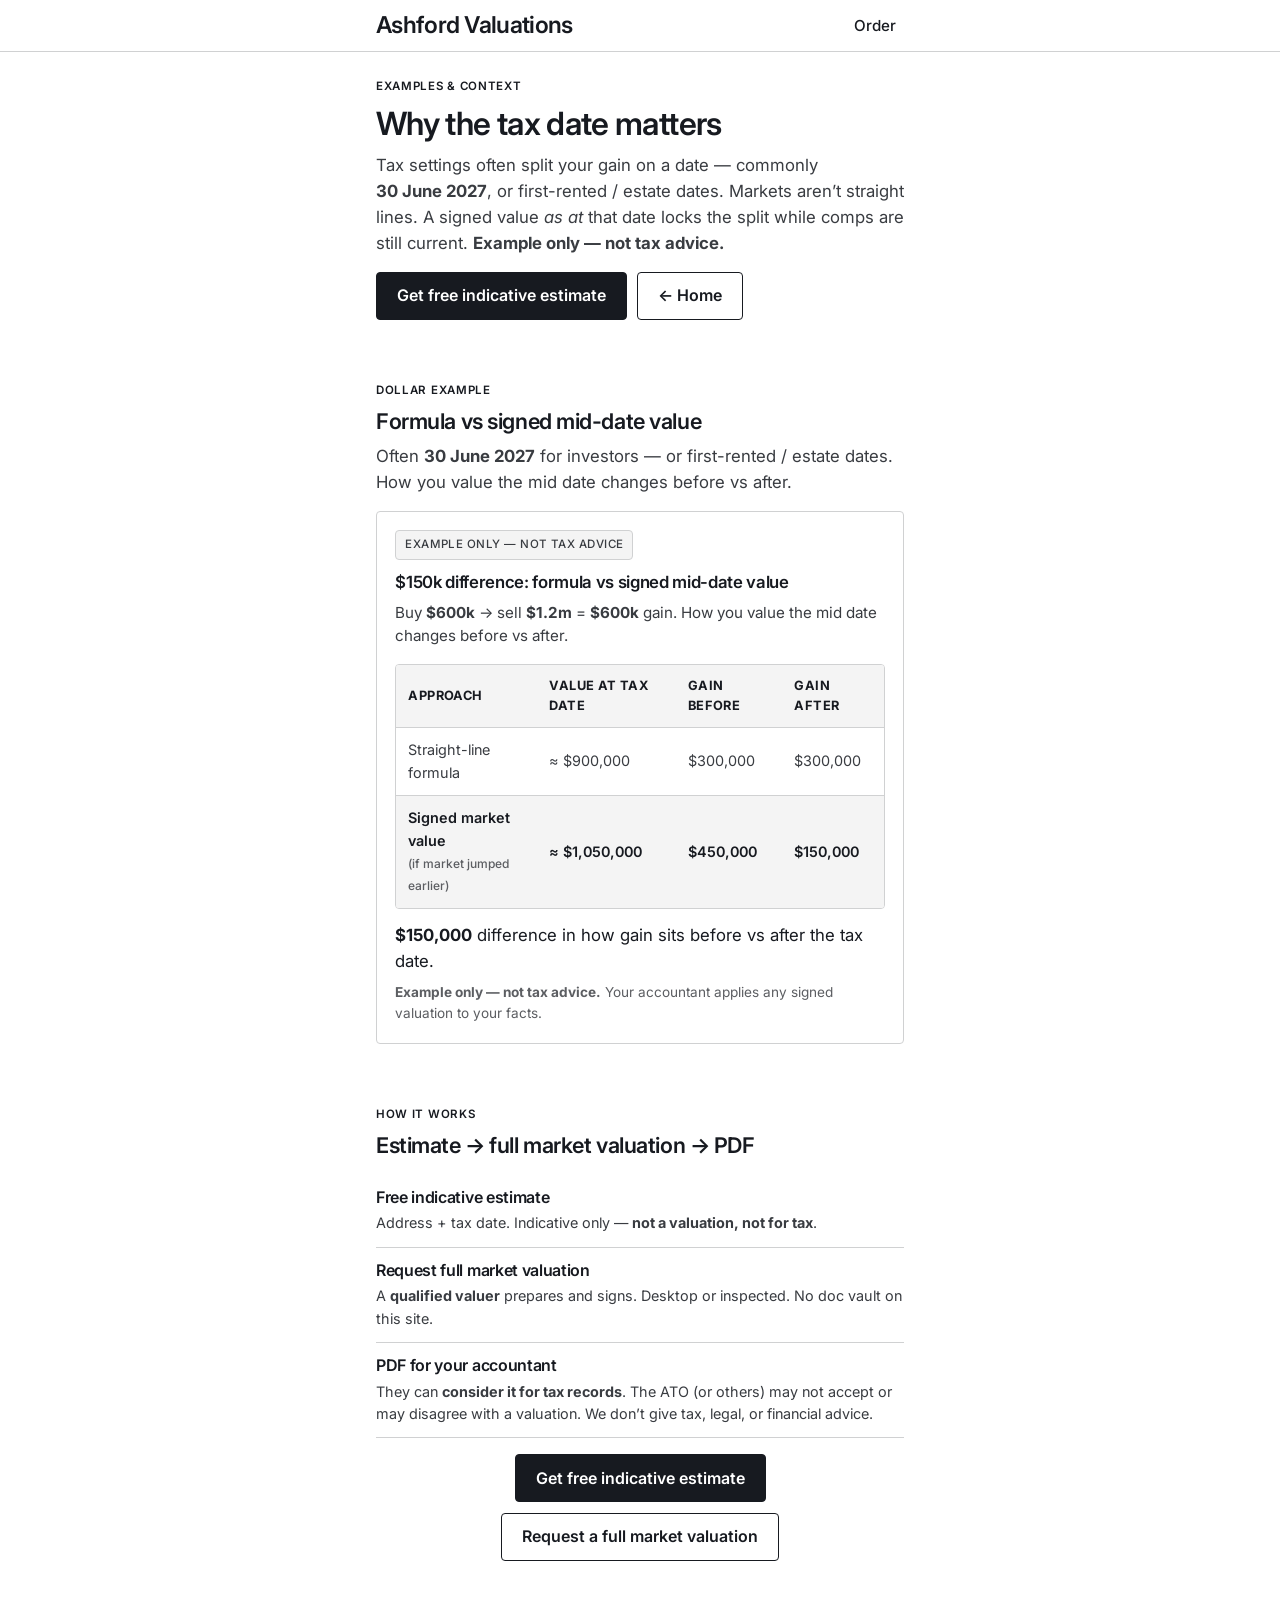
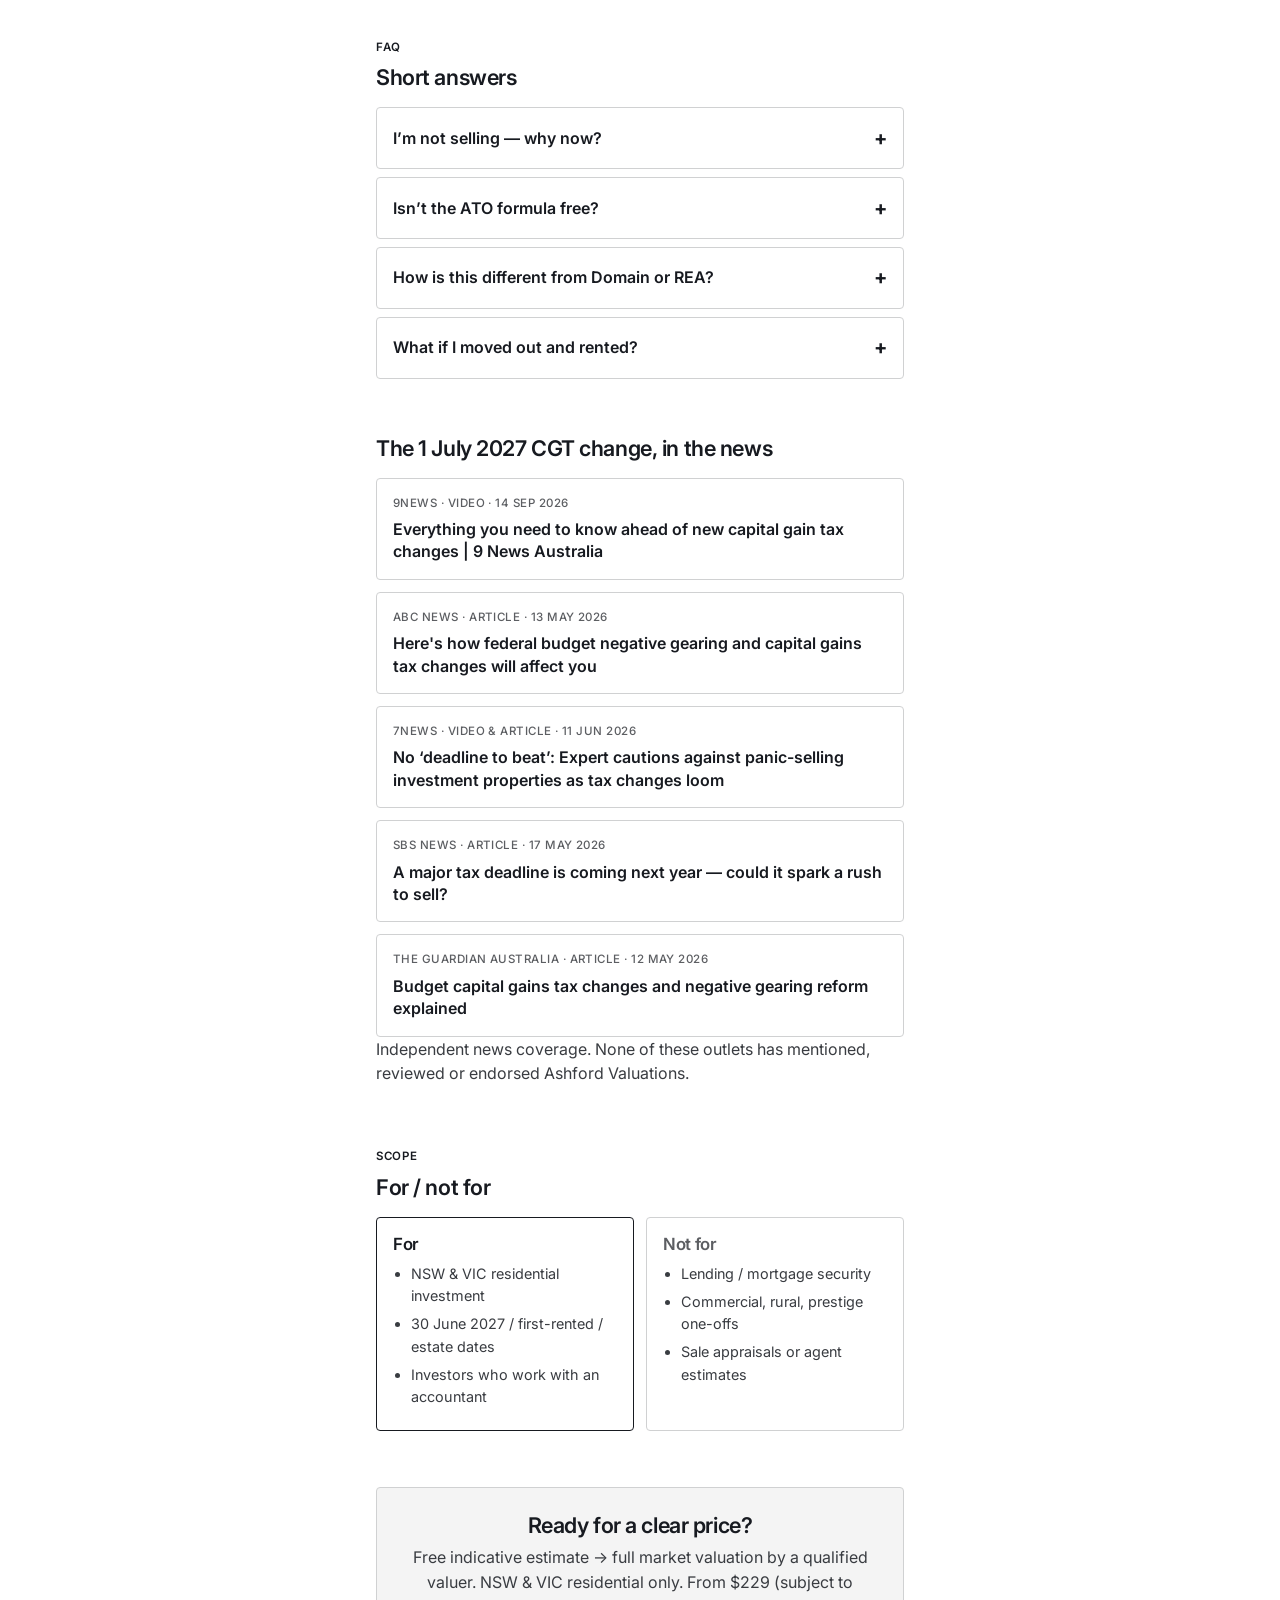
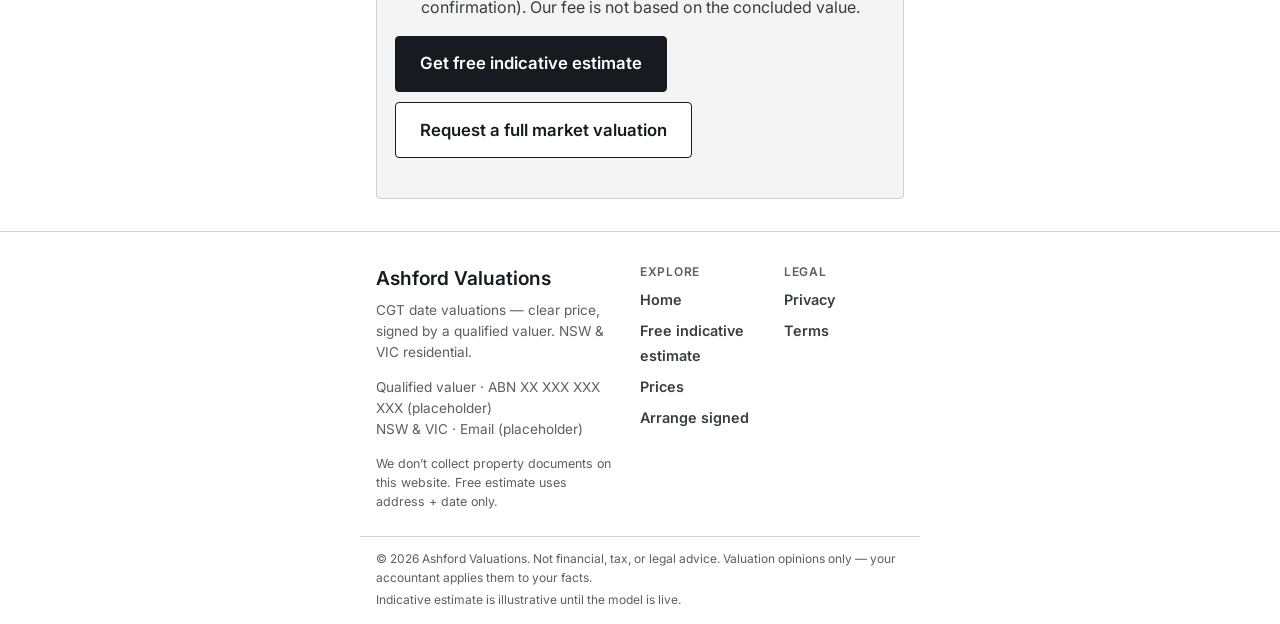
==== how-it-works.html @ 262ce3cc "design6e: news section — no-endorsement line below list, trim to 5 items, cache bump" ====
<!DOCTYPE html>
<html lang="en-AU">
<head>
  <meta charset="utf-8">
  <meta name="viewport" content="width=device-width, initial-scale=1">
  <title>Redirecting… — Ashford Valuations</title>
  <meta http-equiv="refresh" content="0; url=why.html">
  <link rel="canonical" href="why.html">
  <link rel="stylesheet" href="styles.css?v=design6e">
  <script>location.replace("why.html" + location.search);</script>
</head>
<body>
  <div class="draft-banner" role="status">Draft mockup</div>
  <main>
    <div class="container redirect-note">
      <h1>This page moved</h1>
      <p class="lead" style="margin-left:auto;margin-right:auto;">We’ve simplified the site. Continue to the updated page.</p>
      <div class="btn-group" style="justify-content:center;">
        <a class="btn btn-primary" href="why.html">Continue</a>
        <a class="btn btn-outline" href="index.html">Home</a>
      </div>
    </div>
  </main>
</body>
</html>
---- styles.css ----
/* Lock the Date — design4 Tesla clean-order + valuation graphics (preview, not Joe-approved)
   White page · black CTAs · address-only · photo band · no teal / no Call
   Product locks: address-only hero, as-at 1 July 2027, from $229 — copy unchanged */
@import url("https://fonts.googleapis.com/css2?family=Inter:wght@400;500;600;700&display=swap");

:root {
  --bg: #FFFFFF;
  --bg-soft: #F4F4F4;      /* rare only */
  --bg-elevated: #FFFFFF;
  --bg-muted: #F4F4F4;
  --text: #171A20;
  --text-secondary: #393C41;
  --muted: #5C5E62;
  --border: #D0D1D2;
  --border-strong: #171A20;
  --accent: #171A20;
  --accent-hover: #000000;
  --accent-soft: #F4F4F4;
  --accent-text: #FFFFFF;
  --cta: #171A20;
  --cta-hover: #000000;
  --cta-text: #FFFFFF;
  --ghost-border: #171A20;
  --success: #171A20;
  --success-bg: #F4F4F4;
  --warning-bg: #F4F4F4;
  --warning-border: #D0D1D2;
  --danger-bg: #F4F4F4;
  --shadow-sm: none;
  --shadow-md: none;
  --radius: 4px;
  --radius-lg: 4px;
  --radius-card: 4px;
  --radius-sm: 4px;
  --radius-pill: 4px;
  --max: 560px;
  --font: "Inter", system-ui, -apple-system, "Segoe UI", Roboto, sans-serif;
  --header-h: 52px;
  --tap: 48px;
}

*, *::before, *::after { box-sizing: border-box; }

html {
  scroll-behavior: smooth;
  scroll-padding-top: calc(var(--header-h) + 12px);
}

body {
  margin: 0;
  font-family: var(--font);
  color: var(--text);
  background: var(--bg);
  line-height: 1.55;
  font-size: 16px;
  min-height: 100vh;
  display: flex;
  flex-direction: column;
  -webkit-font-smoothing: antialiased;
  -moz-osx-font-smoothing: grayscale;
}

main { flex: 1; }

img { max-width: 100%; height: auto; display: block; }

a { color: var(--text); text-decoration: none; }
a:hover { color: var(--text); text-decoration: underline; }

h1, h2, h3, h4 {
  font-family: var(--font);
  color: var(--text);
  font-weight: 600;
  line-height: 1.25;
  letter-spacing: -0.02em;
  margin: 0 0 0.5rem;
}

h1 { font-size: clamp(1.5rem, 4vw, 2rem); font-weight: 600; }
h2 { font-size: 1.35rem; font-weight: 600; }
h3 { font-size: 1.05rem; font-weight: 600; }

p { margin: 0 0 0.85rem; color: var(--text-secondary); }
p:last-child { margin-bottom: 0; }

ul, ol { margin: 0 0 1rem; padding-left: 1.25rem; color: var(--text-secondary); }
li { margin-bottom: 0.35rem; }

.sr-only {
  position: absolute;
  width: 1px;
  height: 1px;
  padding: 0;
  margin: -1px;
  overflow: hidden;
  clip: rect(0, 0, 0, 0);
  white-space: nowrap;
  border: 0;
}

.mb-0 { margin-bottom: 0 !important; }
.muted { color: var(--muted); }

/* —— Layout —— */
.container {
  max-width: var(--max);
  margin: 0 auto;
  padding: 0 1rem;
}

.section {
  padding: 1.5rem 0;
}

@media (min-width: 720px) {
  .section { padding: 2rem 0; }
}

.section-tight {
  padding: 1.25rem 0;
}

@media (min-width: 720px) {
  .section-tight { padding: 1.75rem 0; }
}

.section-alt {
  background: transparent;
  border-top: 0;
  border-bottom: 0;
}

.section-head {
  margin-bottom: 1.25rem;
}

.section-head-tight {
  margin-bottom: 1rem;
}

.section-head .lead {
  max-width: 36em;
}

.eyebrow {
  display: inline-block;
  margin: 0 0 0.5rem;
  font-size: 0.72rem;
  font-weight: 600;
  letter-spacing: 0.06em;
  text-transform: uppercase;
  color: var(--accent);
}

.lead {
  font-size: 1.05rem;
  color: var(--text-secondary);
  max-width: 38em;
}

.lead-tight {
  margin-bottom: 1rem;
}

.page-intro {
  padding-top: 1.25rem;
  padding-bottom: 0.75rem;
}

/* —— Header: thin white + Order text —— */
.site-header {
  background: var(--bg-elevated);
  border-bottom: 1px solid var(--border);
  position: sticky;
  top: 0;
  z-index: 100;
  height: var(--header-h);
  box-shadow: none;
}

.header-inner {
  max-width: var(--max);
  margin: 0 auto;
  padding: 0 1rem;
  height: 100%;
  display: flex;
  align-items: center;
  justify-content: space-between;
  gap: 1rem;
}

.logo {
  display: inline-flex;
  align-items: center;
  color: var(--text);
  text-decoration: none;
  min-height: var(--tap);
}

.logo:hover {
  color: var(--text);
  text-decoration: none;
}

.logo-mark {
  font-weight: 600;
  font-size: clamp(1.25rem, 2.8vw, 1.45rem);
  letter-spacing: -0.03em;
  color: var(--text);
  line-height: 1.15;
}

.logo-glyph,
.logo-text,
.logo-sub { display: none; }

.header-call,
.nav-cta {
  display: none !important; /* placeholder Call removed — use .header-enquire */
}

.header-enquire {
  display: inline-flex;
  align-items: center;
  justify-content: center;
  min-height: var(--tap);
  padding: 0 0.5rem;
  font-weight: 500;
  font-size: 0.95rem;
  color: var(--text) !important;
  text-decoration: none !important;
  background: transparent;
  border: 0;
}

.header-enquire:hover {
  color: var(--text) !important;
  text-decoration: underline !important;
}

/* Keep old nav selectors harmless if present */
.nav,
.nav-toggle { display: none !important; }

/* —— Buttons —— */
.btn {
  display: inline-flex;
  align-items: center;
  justify-content: center;
  gap: 0.4rem;
  min-height: var(--tap);
  padding: 0.75rem 1.25rem;
  font-family: var(--font);
  font-size: 1rem;
  font-weight: 600;
  line-height: 1.2;
  border-radius: var(--radius);
  border: 1px solid transparent;
  cursor: pointer;
  text-decoration: none !important;
  text-align: center;
  transition: background 0.12s ease, border-color 0.12s ease, color 0.12s ease, box-shadow 0.12s ease;
}

.btn-primary {
  background: var(--cta);
  color: var(--cta-text) !important;
  border-color: var(--cta);
  box-shadow: none;
}

.btn-primary:hover {
  background: var(--cta-hover);
  border-color: var(--cta-hover);
  color: var(--cta-text) !important;
  box-shadow: none;
}

.btn-secondary {
  background: var(--bg-elevated);
  color: var(--text) !important;
  border-color: var(--border-strong);
}

.btn-secondary:hover {
  background: var(--bg-soft);
  color: var(--text) !important;
}

.btn-outline {
  background: var(--bg);
  color: var(--text) !important;
  border-color: var(--ghost-border);
}

.btn-outline:hover {
  background: var(--bg-soft);
  color: var(--text) !important;
  border-color: var(--ghost-border);
}

.btn-ghost {
  background: transparent;
  color: var(--text-secondary) !important;
  border-color: var(--border);
}

.btn-ghost:hover {
  background: var(--bg-soft);
  color: var(--text) !important;
}

.btn-lg {
  min-height: 56px;
  padding: 0.9rem 1.5rem;
  font-size: 1.05rem;
}

.btn-group {
  display: flex;
  flex-wrap: wrap;
  gap: 0.65rem;
  margin: 1rem 0;
}

.center-btns {
  justify-content: center;
}

.btn:disabled {
  opacity: 0.55;
  cursor: not-allowed;
}

/* —— Forms —— */
.field {
  margin-bottom: 0.85rem;
}

.field label {
  display: block;
  font-size: 0.8rem;
  font-weight: 500;
  color: var(--text-secondary);
  margin-bottom: 0.35rem;
}

.field input,
.field select,
.field textarea {
  width: 100%;
  min-height: var(--tap);
  padding: 0.7rem 0.85rem;
  font-family: var(--font);
  font-size: 1rem;
  color: var(--text);
  background: var(--bg-elevated);
  border: 1px solid var(--border);
  border-radius: var(--radius);
  appearance: none;
  -webkit-appearance: none;
}

.field select {
  background-image: url("data:image/svg+xml,%3Csvg xmlns='http://www.w3.org/2000/svg' width='12' height='8' viewBox='0 0 12 8'%3E%3Cpath fill='%230B0F14' d='M1 1l5 5 5-5'/%3E%3C/svg%3E");
  background-repeat: no-repeat;
  background-position: right 0.9rem center;
  padding-right: 2.4rem;
}

.field input:focus,
.field select:focus,
.field textarea:focus {
  outline: none;
  border-color: var(--text);
  box-shadow: none;
}

.field textarea {
  min-height: 110px;
  resize: vertical;
}

.field .hint,
.hint {
  display: block;
  margin-top: 0.3rem;
  font-size: 0.75rem;
  font-weight: 400;
  line-height: 1.5;
  color: var(--muted);
}

.field-row {
  display: grid;
  gap: 0.75rem;
}

@media (min-width: 640px) {
  .field-row {
    grid-template-columns: 1fr 1fr;
  }
}

.label-optional {
  font-weight: 500;
  color: var(--muted);
}

.form-panel {
  background: var(--bg-elevated);
  border: 1px solid var(--border);
  border-radius: var(--radius-lg);
  box-shadow: none;
  padding: 1.25rem;
  margin: 1rem 0;
}

.form-section h3 {
  margin-bottom: 0.85rem;
  font-size: 1rem;
}

.tiny-note {
  font-size: 0.8rem;
  color: var(--muted);
  margin: 0.75rem 0;
}

.privacy-line {
  border-top: 1px solid var(--border);
  padding-top: 0.75rem;
}

.form-status {
  margin-top: 0.75rem;
  font-size: 0.9rem;
  color: var(--text-secondary);
}

.form-status-error {
  color: #0B0F14;
  background: var(--danger-bg);
  padding: 0.65rem 0.85rem;
  border-radius: var(--radius-sm);
  border: 1px solid #D0D7DE;
}

.confirm-box {
  background: var(--success-bg);
  border: 1px solid var(--success);
  border-radius: var(--radius-lg);
  padding: 1.25rem;
  margin-top: 1rem;
}

.confirm-box h3 {
  color: var(--success);
  margin-bottom: 0.4rem;
}

.confirm-box.visible { display: block; }

/* —— Hero / AVM —— */
.hero,
.hero-avm {
  padding: 2.5rem 0 1.5rem;
  background: var(--bg);
}

@media (min-width: 720px) {
  .hero,
  .hero-avm {
    padding: 3.5rem 0 2rem;
  }
}

.hero-avm-inner {
  max-width: var(--max);
}

.hero h1 {
  margin-bottom: 0.65rem;
}

.hero-sub {
  font-size: 1.05rem;
  color: var(--text-secondary);
  margin-bottom: 1.25rem;
  max-width: 36em;
}

.avm-box {
  background: transparent;
  border: 0;
  border-radius: 0;
  box-shadow: none;
  padding: 0;
  margin-bottom: 0;
}

.avm-form .avm-row {
  display: flex;
  flex-direction: column;
  gap: 0.75rem;
}

.avm-address input {
  font-size: 1rem;
  font-weight: 500;
  min-height: var(--tap);
  border-radius: var(--radius);
}

.avm-submit .avm-btn,
.avm-submit .btn {
  width: 100%;
}

.avm-hint {
  margin: 0.75rem 0 0;
  font-size: 0.75rem;
  font-weight: 400;
  color: var(--muted);
  line-height: 1.5;
}

/* design4: stacked address + full-width black CTA (Tesla order) */
@media (min-width: 720px) {
  .avm-form .avm-row {
    display: flex;
    flex-direction: column;
    gap: 0.75rem;
  }

  .avm-submit .btn {
    width: 100%;
  }
}

/* Estimate result */
.estimate-result,
.avm-result {
  margin-top: 1.25rem;
}

.estimate-demo-card {
  background: var(--bg-elevated);
  border: 1px solid var(--border);
  border-radius: var(--radius-lg);
  box-shadow: none;
  padding: 1.15rem;
  margin-bottom: 0.85rem;
}

.estimate-demo-badge {
  display: inline-block;
  margin: 0 0 0.75rem;
  padding: 0.35rem 0.65rem;
  font-size: 0.72rem;
  font-weight: 500;
  text-transform: uppercase;
  letter-spacing: 0.04em;
  color: var(--text-secondary);
  background: var(--bg-soft);
  border: 1px solid var(--border);
  border-radius: var(--radius-pill);
}

.estimate-address {
  font-size: 1.05rem;
  font-weight: 600;
  color: var(--text);
  margin: 0 0 0.25rem;
}

.estimate-as-at {
  font-size: 0.9rem;
  color: var(--muted);
  margin: 0 0 0.5rem;
}

.estimate-figure {
  font-size: clamp(1.75rem, 6vw, 2.25rem);
  font-weight: 700;
  letter-spacing: -0.03em;
  line-height: 1.1;
  color: var(--text);
  margin: 0.35rem 0 0.5rem;
}

.estimate-range {
  font-size: 1rem;
  font-weight: 600;
  color: var(--text-secondary);
  margin: 0 0 0.65rem;
}

.estimate-mock-note {
  font-size: 0.85rem;
  color: var(--muted);
  margin: 0;
}

.callout {
  background: var(--danger-bg);
  border: 1px solid var(--border);
  border-radius: var(--radius);
  padding: 0.9rem 1rem;
  margin: 0.85rem 0;
}

.callout strong {
  display: block;
  color: var(--text);
  margin-bottom: 0.25rem;
  font-size: 0.95rem;
}

.callout p {
  margin: 0;
  font-size: 0.9rem;
}

.estimate-disclaimer {
  background: var(--warning-bg);
  border-color: var(--warning-border);
}

/* —— SKU buy boxes —— */
.sku-grid {
  display: grid;
  gap: 0.85rem;
}

.sku-grid-2 {
  grid-template-columns: 1fr;
}

@media (min-width: 640px) {
  .sku-grid-2 {
    grid-template-columns: 1fr 1fr;
  }
}

.sku-card {
  background: var(--bg-elevated);
  border: 1px solid var(--border);
  border-radius: var(--radius-lg);
  box-shadow: none;
  padding: 1.15rem;
  display: flex;
  flex-direction: column;
  gap: 0.55rem;
  position: relative;
  overflow: hidden;
}

.sku-card.featured {
  border-color: var(--border);
  border-width: 1px;
  box-shadow: none;
}

/* Kill design2 featured teal top bar (app-card feel) */
.sku-card.featured::before {
  content: none;
  display: none;
}

/* Homepage price: compact band under hero, not a second tall elevated card */
#products .sku-grid {
  gap: 0;
}

#products .sku-card,
#products .sku-card.featured {
  background: transparent;
  border: 0;
  border-top: 1px solid var(--border);
  border-radius: 0;
  box-shadow: none;
  padding: 1.15rem 0 0.85rem;
  overflow: visible;
}

.sku-badge {
  display: inline-block;
  align-self: flex-start;
  padding: 0.25rem 0.55rem;
  font-size: 0.7rem;
  font-weight: 600;
  text-transform: uppercase;
  letter-spacing: 0.04em;
  background: var(--accent-soft);
  color: var(--accent);
  border-radius: var(--radius-pill);
  margin-bottom: 0.25rem;
}

.sku-badge.badge-alt {
  background: var(--bg-muted);
  color: var(--text);
}

.sku-price {
  font-size: clamp(1.75rem, 4vw, 2rem);
  font-weight: 600;
  letter-spacing: -0.03em;
  line-height: 1.1;
  color: var(--text);
  margin: 0.15rem 0 0.25rem;
}

.sku-price span {
  display: block;
  font-size: 0.8rem;
  font-weight: 600;
  letter-spacing: 0;
  color: var(--muted);
  margin-top: 0.25rem;
}

.sku-card h3 {
  font-size: 1.05rem;
  margin: 0;
}

.sku-sub {
  display: block;
  font-size: 0.85rem;
  font-weight: 500;
  color: var(--muted);
  margin-top: 0.2rem;
  letter-spacing: 0;
}

.sku-meta {
  font-size: 0.85rem;
  font-weight: 500;
  color: var(--muted);
  margin: 0.15rem 0 0.5rem;
}

.sku-card ul {
  margin: 0.25rem 0 0.75rem;
  padding-left: 1.1rem;
  flex: 1;
}

.sku-card li {
  font-size: 0.9rem;
  margin-bottom: 0.3rem;
}

.sku-ctas {
  margin: 0.5rem 0 0;
}

.sku-ctas .btn {
  width: 100%;
}

.pricing-note {
  margin-top: 0.85rem;
  font-size: 0.75rem;
  font-weight: 400;
  line-height: 1.5;
  color: var(--muted);
  max-width: 42em;
}

.signed-sku-grid {
  margin: 1rem 0;
}

.signed-valuation-block {
  margin-top: 2rem;
  padding-top: 1.5rem;
  border-top: 1px solid var(--border);
}

.enquire-block {
  background: var(--bg-elevated);
  border: 1px solid var(--border);
  border-radius: var(--radius-lg);
  box-shadow: none;
  padding: 1.15rem;
  margin: 1.25rem 0;
}

.enquire-block h3 {
  margin-bottom: 0.35rem;
}

.enquire-panel {
  margin-top: 1rem;
}

.enquire-heading {
  margin-bottom: 0.35rem;
}

.enquire-intro {
  margin-bottom: 1rem;
}

/* —— Steps —— */
.steps,
.steps-3,
ol.steps {
  list-style: none;
  padding: 0;
  margin: 0;
  display: grid;
  gap: 0;
}

@media (min-width: 720px) {
  .steps-3 {
    grid-template-columns: 1fr;
    gap: 0;
  }
}

.step {
  background: transparent;
  border: 0;
  border-bottom: 1px solid var(--border);
  border-radius: 0;
  box-shadow: none;
  padding: 0.75rem 0;
}

.section-alt .step {
  background: transparent;
}

@media (min-width: 720px) {
  .steps-3 .step {
    border-bottom: 1px solid var(--border);
    border-right: 0;
    padding: 0.75rem 0;
  }
  .steps-3 .step:last-child {
    border-bottom: 1px solid var(--border);
  }
}

.home-steps {
  border-top: 1px solid var(--border);
  margin-top: 0.25rem;
  padding-top: 0.25rem;
}

.step-num {
  display: inline-flex;
  align-items: center;
  justify-content: center;
  width: 28px;
  height: 28px;
  border-radius: 50%;
  background: var(--accent-soft);
  color: var(--accent);
  font-size: 0.85rem;
  font-weight: 600;
  margin-bottom: 0.5rem;
}

.step h3 {
  font-size: 1rem;
  margin-bottom: 0.35rem;
}

.step p {
  font-size: 0.9rem;
  margin: 0;
}

.home-steps .step h3 {
  font-size: 0.9rem;
  line-height: 1.35;
  font-weight: 600;
  margin: 0;
}

.hero-micro,
.post-result-line,
.term-02 {
  margin-top: 0.75rem;
  max-width: 42rem;
}

/* —— Trust strip —— */
.home-trust-section {
  padding: 0.85rem 0;
  background: var(--bg-soft);
  border-top: 1px solid var(--border);
  border-bottom: 1px solid var(--border);
}

.home-trust {
  list-style: none;
  padding: 0;
  margin: 0;
  display: flex;
  flex-wrap: wrap;
  gap: 0.5rem 1.25rem;
  justify-content: center;
  font-size: 0.85rem;
  font-weight: 600;
  color: var(--text-secondary);
}

.home-trust li {
  margin: 0;
  padding: 0.35rem 0;
}

.home-trust li + li::before {
  content: "·";
  margin-right: 1.25rem;
  color: var(--border);
  font-weight: 400;
}

@media (max-width: 480px) {
  .home-trust li + li::before { content: none; margin: 0; }
  .home-trust {
    flex-direction: column;
    align-items: center;
    gap: 0.15rem;
  }
}

.home-more {
  padding: 1.25rem 0 2rem;
  text-align: center;
}

.home-more-line {
  margin: 0;
}

.home-more-line a {
  font-weight: 600;
  font-size: 1rem;
}

/* —— Why page: in the news (independent coverage links) —— */
.news-list {
  display: flex;
  flex-direction: column;
  gap: 0.75rem;
  list-style: none;
  margin: 0;
  padding: 0;
}

.news-item {
  background: var(--bg-elevated);
  border: 1px solid var(--border);
  border-radius: var(--radius-lg);
  padding: 1rem;
  margin: 0;
}

.news-meta {
  font-size: 0.72rem;
  font-weight: 500;
  letter-spacing: 0.04em;
  text-transform: uppercase;
  color: var(--muted);
  margin: 0 0 0.35rem;
}

.news-title {
  display: block;
  font-weight: 600;
  font-size: 1rem;
  line-height: 1.4;
  color: var(--text);
}

/* —— Example / compare table —— */
.example-block {
  background: var(--bg-elevated);
  border: 1px solid var(--border);
  border-radius: var(--radius-lg);
  box-shadow: none;
  padding: 1.15rem;
}

.example-label {
  display: inline-block;
  font-size: 0.72rem;
  font-weight: 500;
  text-transform: uppercase;
  letter-spacing: 0.04em;
  color: var(--text-secondary);
  background: var(--bg-soft);
  border: 1px solid var(--border);
  padding: 0.3rem 0.55rem;
  border-radius: var(--radius-pill);
  margin: 0 0 0.75rem;
}

.example-label-loud { /* same */ }

.example-setup {
  font-size: 0.95rem;
  margin-bottom: 1rem;
}

.compare-table-wrap {
  overflow-x: auto;
  margin: 0.75rem 0;
  border: 1px solid var(--border);
  border-radius: var(--radius-sm);
}

.compare-table {
  width: 100%;
  border-collapse: collapse;
  font-size: 0.9rem;
}

.compare-table th,
.compare-table td {
  padding: 0.7rem 0.75rem;
  text-align: left;
  border-bottom: 1px solid var(--border);
  color: var(--text-secondary);
}

.compare-table th {
  background: var(--bg-soft);
  font-weight: 700;
  color: var(--text);
  font-size: 0.8rem;
  text-transform: uppercase;
  letter-spacing: 0.03em;
}

.compare-table tr:last-child td {
  border-bottom: 0;
}

.compare-table .row-accent td {
  background: var(--accent-soft);
  color: var(--text);
  font-weight: 600;
}

.td-note {
  font-size: 0.75rem;
  font-weight: 500;
  color: var(--muted);
}

.example-saving {
  font-size: 1.05rem;
  color: var(--text);
  margin: 0.85rem 0 0.5rem;
}

.example-disclaimer {
  font-size: 0.85rem;
  color: var(--muted);
  margin: 0;
}

/* —— FAQ —— */
.faq-list {
  display: flex;
  flex-direction: column;
  gap: 0.5rem;
}

.faq-item {
  background: var(--bg-elevated);
  border: 1px solid var(--border);
  border-radius: var(--radius);
  box-shadow: none;
  padding: 0;
}

.faq-item summary {
  cursor: pointer;
  font-weight: 600;
  color: var(--text);
  padding: 0.9rem 1rem;
  min-height: var(--tap);
  list-style: none;
  display: flex;
  align-items: center;
}

.faq-item summary::-webkit-details-marker { display: none; }

.faq-item summary::after {
  content: "+";
  margin-left: auto;
  font-size: 1.25rem;
  font-weight: 700;
  color: var(--accent);
}

.faq-item[open] summary::after {
  content: "−";
}

.faq-item p {
  margin: 0;
  padding: 0 1rem 1rem;
  font-size: 0.92rem;
}

/* —— Scope —— */
.scope-grid {
  display: grid;
  gap: 0.75rem;
}

@media (min-width: 560px) {
  .scope-grid {
    grid-template-columns: 1fr 1fr;
  }
}

.scope-card {
  border: 1px solid var(--border);
  border-radius: var(--radius);
  box-shadow: none;
  padding: 1rem;
  background: var(--bg-elevated);
}

.scope-yes {
  border-color: var(--success);
}

.scope-yes h3 { color: var(--success); }

.scope-no h3 { color: var(--muted); }

.scope-card ul {
  margin: 0.5rem 0 0;
  padding-left: 1.1rem;
}

.scope-card li {
  font-size: 0.9rem;
}

/* —— CTA band —— */
.section-cta {
  padding-bottom: 2rem;
}

.cta-band {
  background: var(--bg-soft);
  color: var(--text);
  border: 1px solid var(--border);
  border-radius: var(--radius-lg);
  box-shadow: none;
  padding: 1.5rem 1.15rem;
  text-align: center;
}

.cta-band h2 {
  color: var(--text);
  margin-bottom: 0.4rem;
}

.cta-band p {
  color: var(--text-secondary);
  max-width: 32em;
  margin-left: auto;
  margin-right: auto;
}

.cta-band .btn-primary {
  background: var(--cta);
  border-color: var(--cta);
  color: var(--cta-text) !important;
}

.cta-band .btn-secondary {
  background: var(--bg-elevated);
  color: var(--text) !important;
  border-color: var(--border-strong);
}

.cta-band .btn-secondary:hover {
  background: var(--bg-soft);
}

.cta-phone-line {
  margin-top: 0.85rem;
  font-size: 0.9rem;
}

.cta-phone-line a {
  color: var(--accent) !important;
  font-weight: 600;
}

/* —— Legal —— */
.legal-content {
  max-width: 40em;
}

.legal-content h1 {
  margin-bottom: 0.35rem;
}

.legal-content h2 {
  margin-top: 1.5rem;
  font-size: 1.15rem;
}

.legal-stub {
  background: var(--bg-soft);
  border: 1px solid var(--border);
  border-radius: var(--radius);
  padding: 0.9rem 1rem;
  margin-bottom: 1.25rem;
}

.legal-stub strong {
  display: block;
  margin-bottom: 0.25rem;
  color: var(--text);
}

/* —— Footer —— */
.site-footer {
  background: var(--bg);
  border-top: 1px solid var(--border);
  padding: 2rem 0 0;
  margin-top: auto;
}

.footer-inner {
  max-width: var(--max);
  margin: 0 auto;
  padding: 0 1rem 1.5rem;
  display: grid;
  gap: 1.5rem;
}

@media (min-width: 720px) {
  .footer-inner {
    grid-template-columns: 2fr 1fr 1fr;
  }
}

.footer-brand {
  font-weight: 600;
  font-size: clamp(1.05rem, 2.2vw, 1.2rem);
  color: var(--text);
  margin-bottom: 0.4rem;
}

.footer-inner p {
  font-size: 0.85rem;
  color: var(--muted);
}

.footer-meta {
  margin-top: 0.5rem;
}

.footer-privacy {
  margin-top: 0.65rem;
  font-size: 0.78rem !important;
}

.footer-col h4 {
  font-size: 0.75rem;
  text-transform: uppercase;
  letter-spacing: 0.06em;
  color: var(--muted);
  margin-bottom: 0.5rem;
}

.footer-links {
  list-style: none;
  padding: 0;
  margin: 0;
}

.footer-links li {
  margin-bottom: 0.4rem;
}

.footer-links a {
  font-size: 0.9rem;
  font-weight: 600;
  color: var(--text-secondary);
}

.footer-links a:hover {
  color: var(--accent);
}

.footer-bottom {
  border-top: 1px solid var(--border);
  padding: 0.85rem 1rem;
  max-width: var(--max);
  margin: 0 auto;
  font-size: 0.75rem;
  color: var(--muted);
  text-align: left;
}

.footer-illustrative {
  display: block;
  margin-top: 0.25rem;
}

/* —— Misc —— */
.phone-placeholder {
  cursor: pointer;
}

.phone-hint {
  color: var(--muted);
  font-weight: 500;
  font-size: 0.85em;
}

.draft-banner {
  background: var(--warning-bg);
  border-bottom: 1px solid var(--warning-border);
  text-align: center;
  padding: 0.5rem;
  font-size: 0.8rem;
  font-weight: 700;
}

.redirect-note {
  padding: 3rem 1rem;
  text-align: center;
}

.estimate-landing {
  max-width: 640px;
}

.estimate-form-panel {
  margin-top: 1rem;
}


.collection-notice {
  margin: 1rem 0;
  padding: 0.85rem 1rem;
  background: var(--bg-soft);
  border: 1px solid var(--border);
  border-radius: 6px;
  font-size: 0.85rem;
  line-height: 1.45;
  color: var(--text-secondary);
}
.collection-notice p { margin: 0 0 0.65rem; }
.collection-notice p:last-child { margin-bottom: 0; }
.start-disclaimer-cluster { margin: 1rem 0; font-size: 0.9rem; }

/* legal2 pages rebuild 20260920T235338Z */
/* legal3 no-h1 zillow hero */
/* legal4 single-sku address-only hero */
/* legal5 v1 locked homepage */

/* design3 dense crisp-white */
/* design4 Tesla clean-order */

/* —— Graphic band: full-bleed residential + date lock —— */
.graphic-band {
  position: relative;
  width: 100%;
  height: 50vh;
  min-height: 280px;
  max-height: 720px;
  overflow: hidden;
  background: #171A20;
  margin: 0;
}

@media (min-width: 720px) {
  .graphic-band {
    height: 78vh;
    min-height: 420px;
  }
}

.graphic-band-img {
  width: 100%;
  height: 100%;
  object-fit: cover;
  object-position: center;
  display: block;
}

.graphic-band-scrim {
  position: absolute;
  inset: 0;
  background: linear-gradient(
    to top,
    rgba(23, 26, 32, 0.55) 0%,
    rgba(23, 26, 32, 0.2) 45%,
    rgba(23, 26, 32, 0.15) 100%
  );
  pointer-events: none;
}

.graphic-band-date {
  position: absolute;
  inset: 0;
  display: flex;
  align-items: center;
  justify-content: center;
  pointer-events: none;
  z-index: 1;
}

.graphic-band-date span {
  font-family: var(--font);
  font-weight: 500;
  font-size: clamp(2.5rem, 10vw, 5.5rem);
  letter-spacing: 0.08em;
  color: #FFFFFF;
  text-shadow: 0 2px 24px rgba(0, 0, 0, 0.35);
  line-height: 1;
  white-space: nowrap;
}

.sku-ctas-row {
  display: flex;
  flex-wrap: wrap;
  gap: 0.65rem;
  align-items: center;
  margin-top: 0.35rem;
}

.sku-ctas-row .btn-primary {
  flex: 1 1 220px;
}

.sku-ctas-row .btn-outline {
  flex: 0 0 auto;
}

/* Hide leftover Call placeholders sitewide */
.phone-placeholder,
.cta-phone-line,
a[href^="tel:"] {
  display: none !important;
}


/* design4b: date overlay removed */
.graphic-band-date { display: none !important; }

/* ashford1 brand rename */

/* design5 = ashford brand on tesla chrome */

/* design6 full market valuation CTAs */

/* design6b larger Ashford wordmark */

/* design6d in-the-news links replace stories */
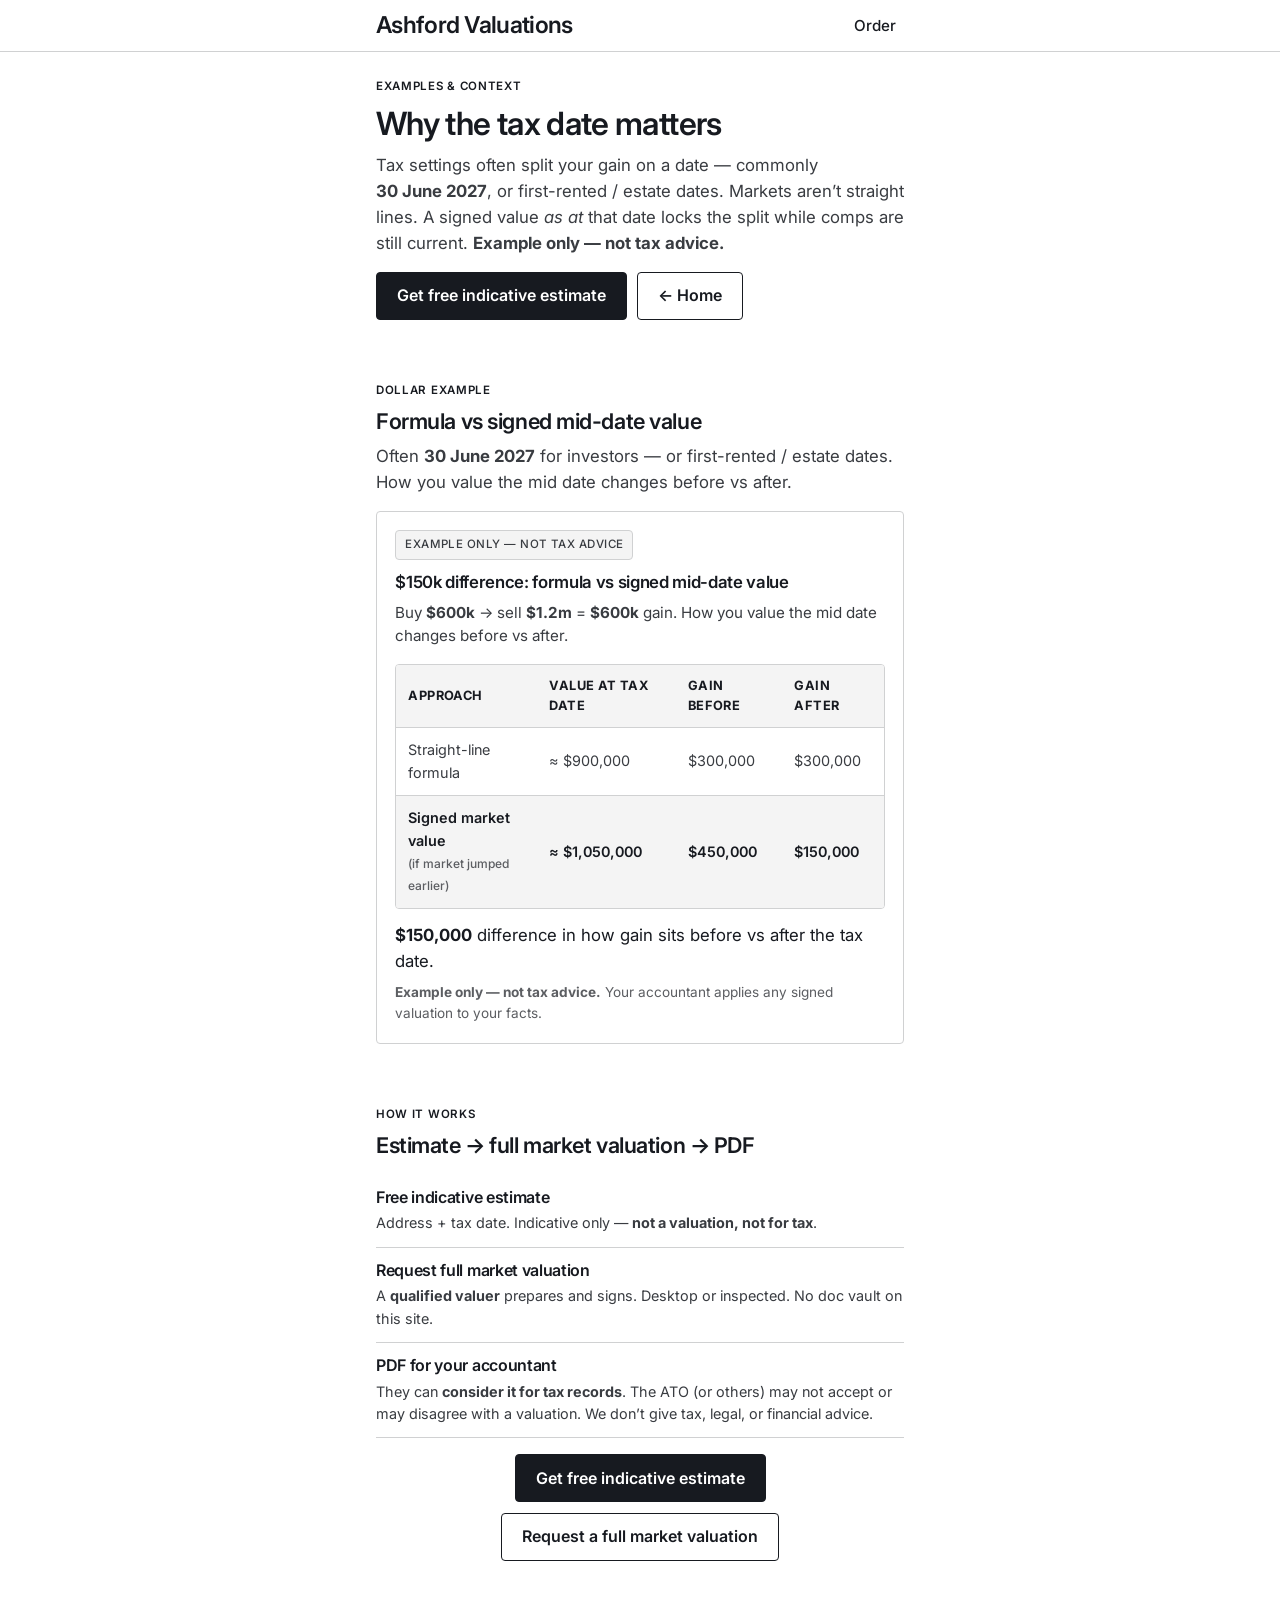
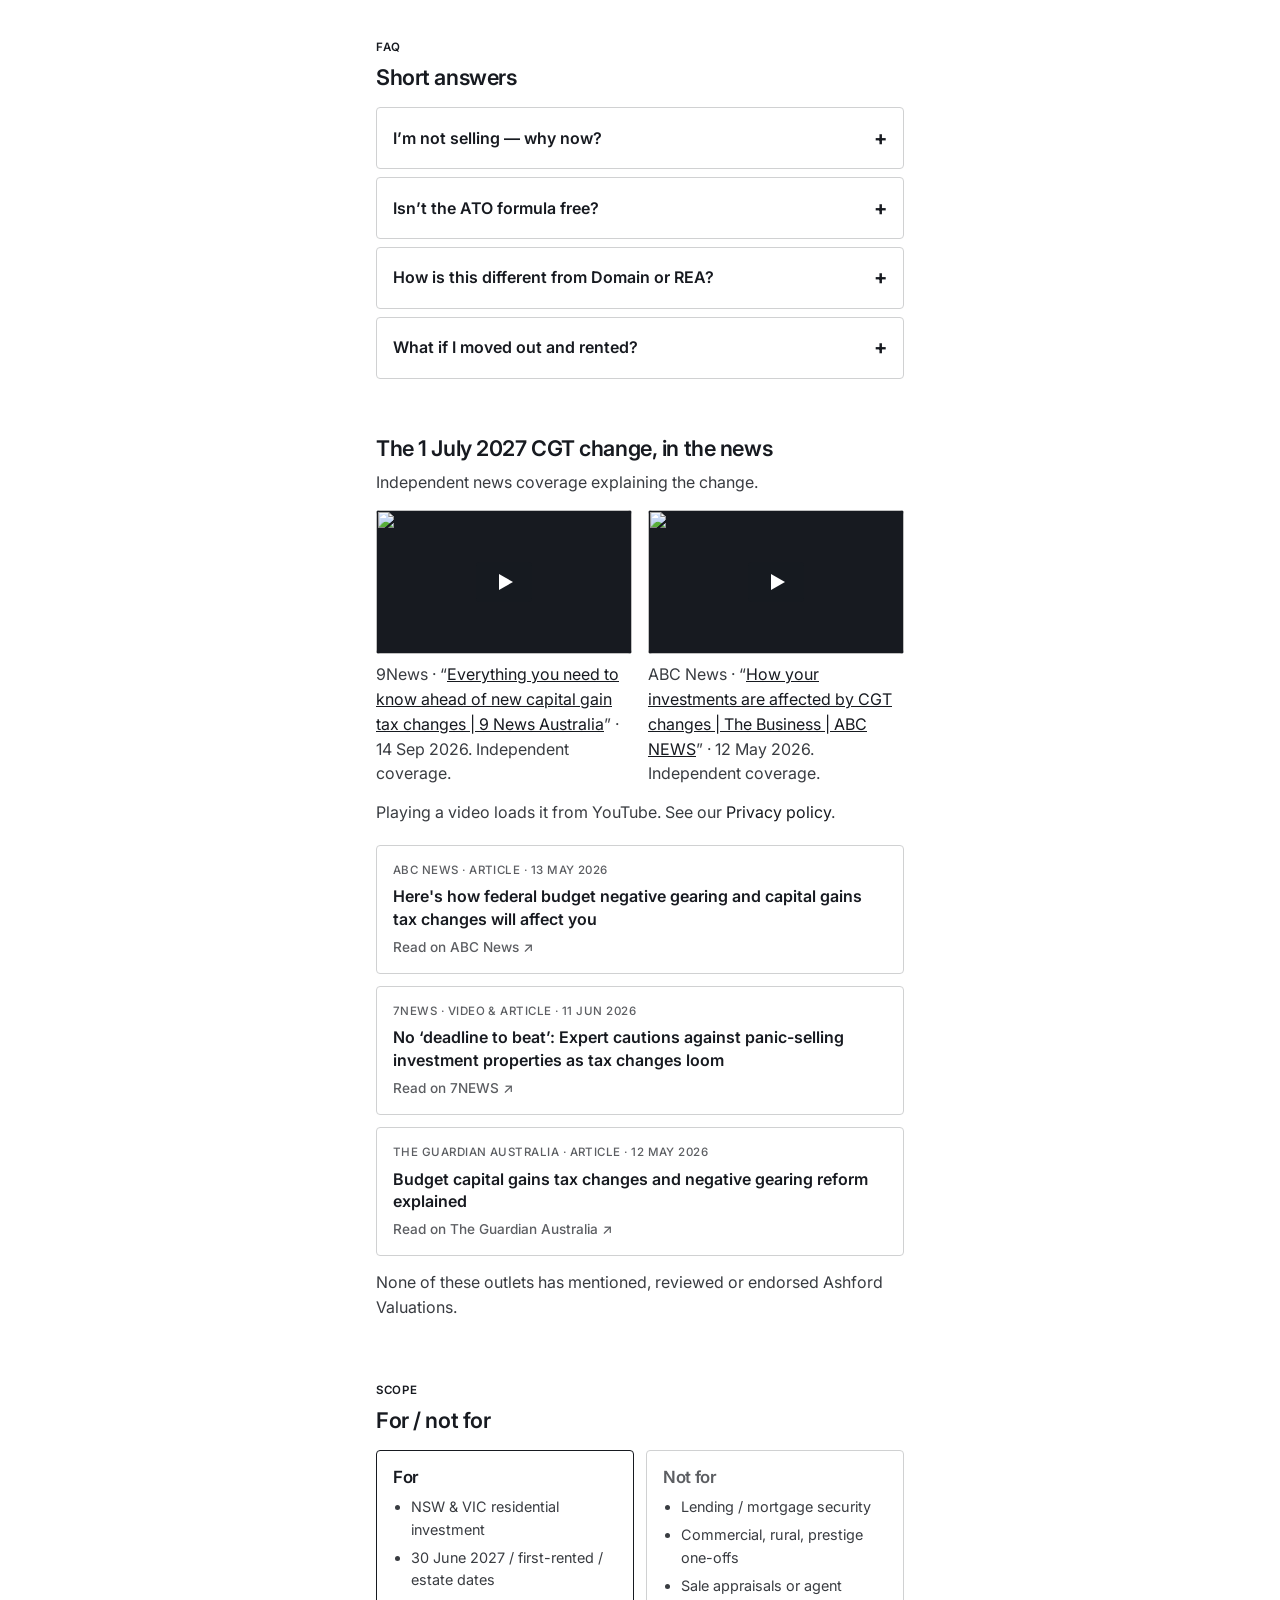
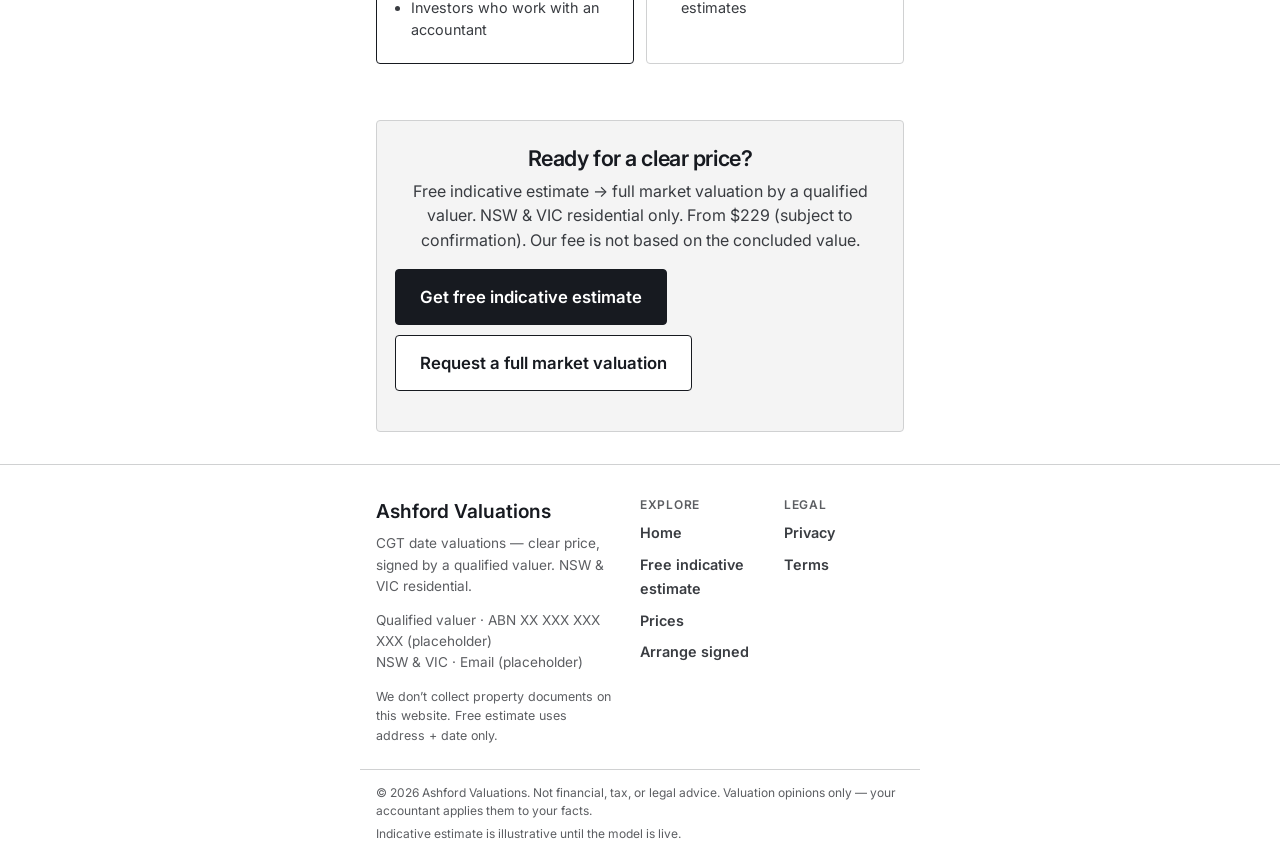
==== commit ef9bcfb8: "design6f: click-to-play YouTube facades (nocookie), richer article cards, home news teaser, privacy " ====
--- a/how-it-works.html
+++ b/how-it-works.html
@@ -6,7 +6,7 @@
   <title>Redirecting… — Ashford Valuations</title>
   <meta http-equiv="refresh" content="0; url=why.html">
   <link rel="canonical" href="why.html">
-  <link rel="stylesheet" href="styles.css?v=design6e">
+  <link rel="stylesheet" href="styles.css?v=design6f">
   <script>location.replace("why.html" + location.search);</script>
 </head>
 <body>
--- a/styles.css
+++ b/styles.css
@@ -982,6 +982,126 @@
   color: var(--text);
 }
 
+.news-read {
+  display: block;
+  margin-top: 0.5rem;
+  font-size: 0.85rem;
+  font-weight: 500;
+  color: var(--muted);
+}
+
+.news-foot {
+  margin: 0.85rem 0 0;
+}
+
+.news-foot + .news-list {
+  margin-top: 1.25rem;
+}
+
+.news-videos {
+  display: grid;
+  gap: 1rem;
+}
+
+@media (min-width: 720px) {
+  .news-videos { grid-template-columns: 1fr 1fr; }
+}
+
+.news-video {
+  margin: 0;
+}
+
+.video-frame {
+  position: relative;
+  aspect-ratio: 16 / 9;
+  background: var(--text);
+  border-radius: var(--radius-lg);
+  overflow: hidden;
+}
+
+.video-frame iframe,
+.yt-facade,
+.yt-facade img {
+  position: absolute;
+  inset: 0;
+  width: 100%;
+  height: 100%;
+  border: 0;
+}
+
+.yt-facade img {
+  object-fit: cover;
+}
+
+.yt-play {
+  position: absolute;
+  top: 50%;
+  left: 50%;
+  width: 56px;
+  height: 40px;
+  margin: -20px 0 0 -28px;
+  border-radius: var(--radius);
+  background: rgba(23, 26, 32, 0.85);
+}
+
+.yt-play::after {
+  content: "";
+  position: absolute;
+  top: 50%;
+  left: 50%;
+  margin: -8px 0 0 -5px;
+  border-style: solid;
+  border-width: 8px 0 8px 14px;
+  border-color: transparent transparent transparent #FFFFFF;
+}
+
+.yt-facade:hover .yt-play,
+.yt-facade:focus-visible .yt-play {
+  background: #000000;
+}
+
+.news-caption {
+  margin-top: 0.5rem;
+  color: var(--text-secondary);
+}
+
+.news-caption a {
+  text-decoration: underline;
+}
+
+#in-the-news {
+  scroll-margin-top: 64px;
+}
+
+/* Home: small teaser linking to why.html#in-the-news */
+.news-teaser {
+  border-top: 1px solid var(--border);
+  padding: 32px 0;
+}
+
+@media (min-width: 720px) {
+  .news-teaser { padding: 48px 0; }
+}
+
+.news-teaser p {
+  font-size: 1rem;
+  margin-bottom: 0.35rem;
+}
+
+.news-teaser p:last-child {
+  margin-bottom: 0;
+}
+
+.news-teaser .news-teaser-title {
+  font-weight: 600;
+  color: var(--text);
+}
+
+.news-teaser-link {
+  color: var(--text);
+  text-decoration: underline;
+}
+
 /* —— Example / compare table —— */
 .example-block {
   background: var(--bg-elevated);
@@ -1472,3 +1592,4 @@
 /* design6b larger Ashford wordmark */
 
 /* design6d in-the-news links replace stories */
+/* design6f click-to-play YouTube facades + richer article cards */
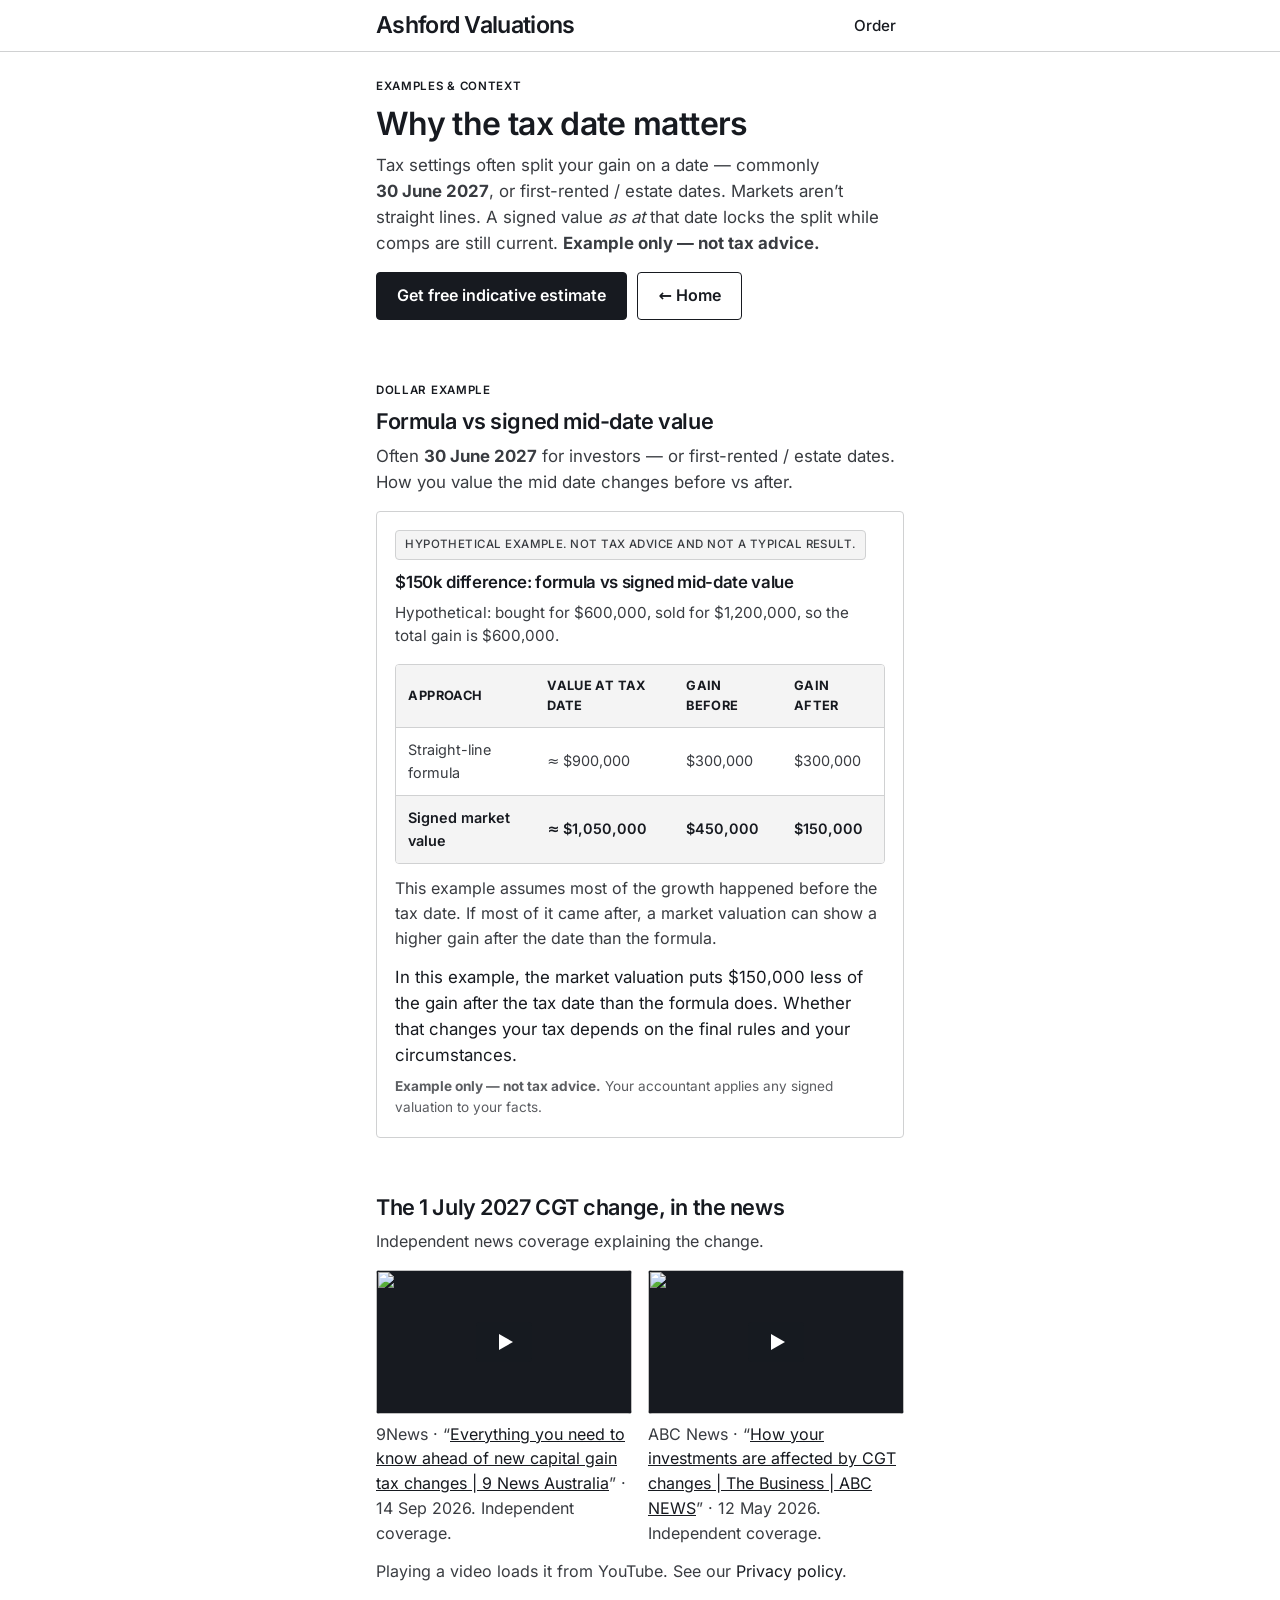
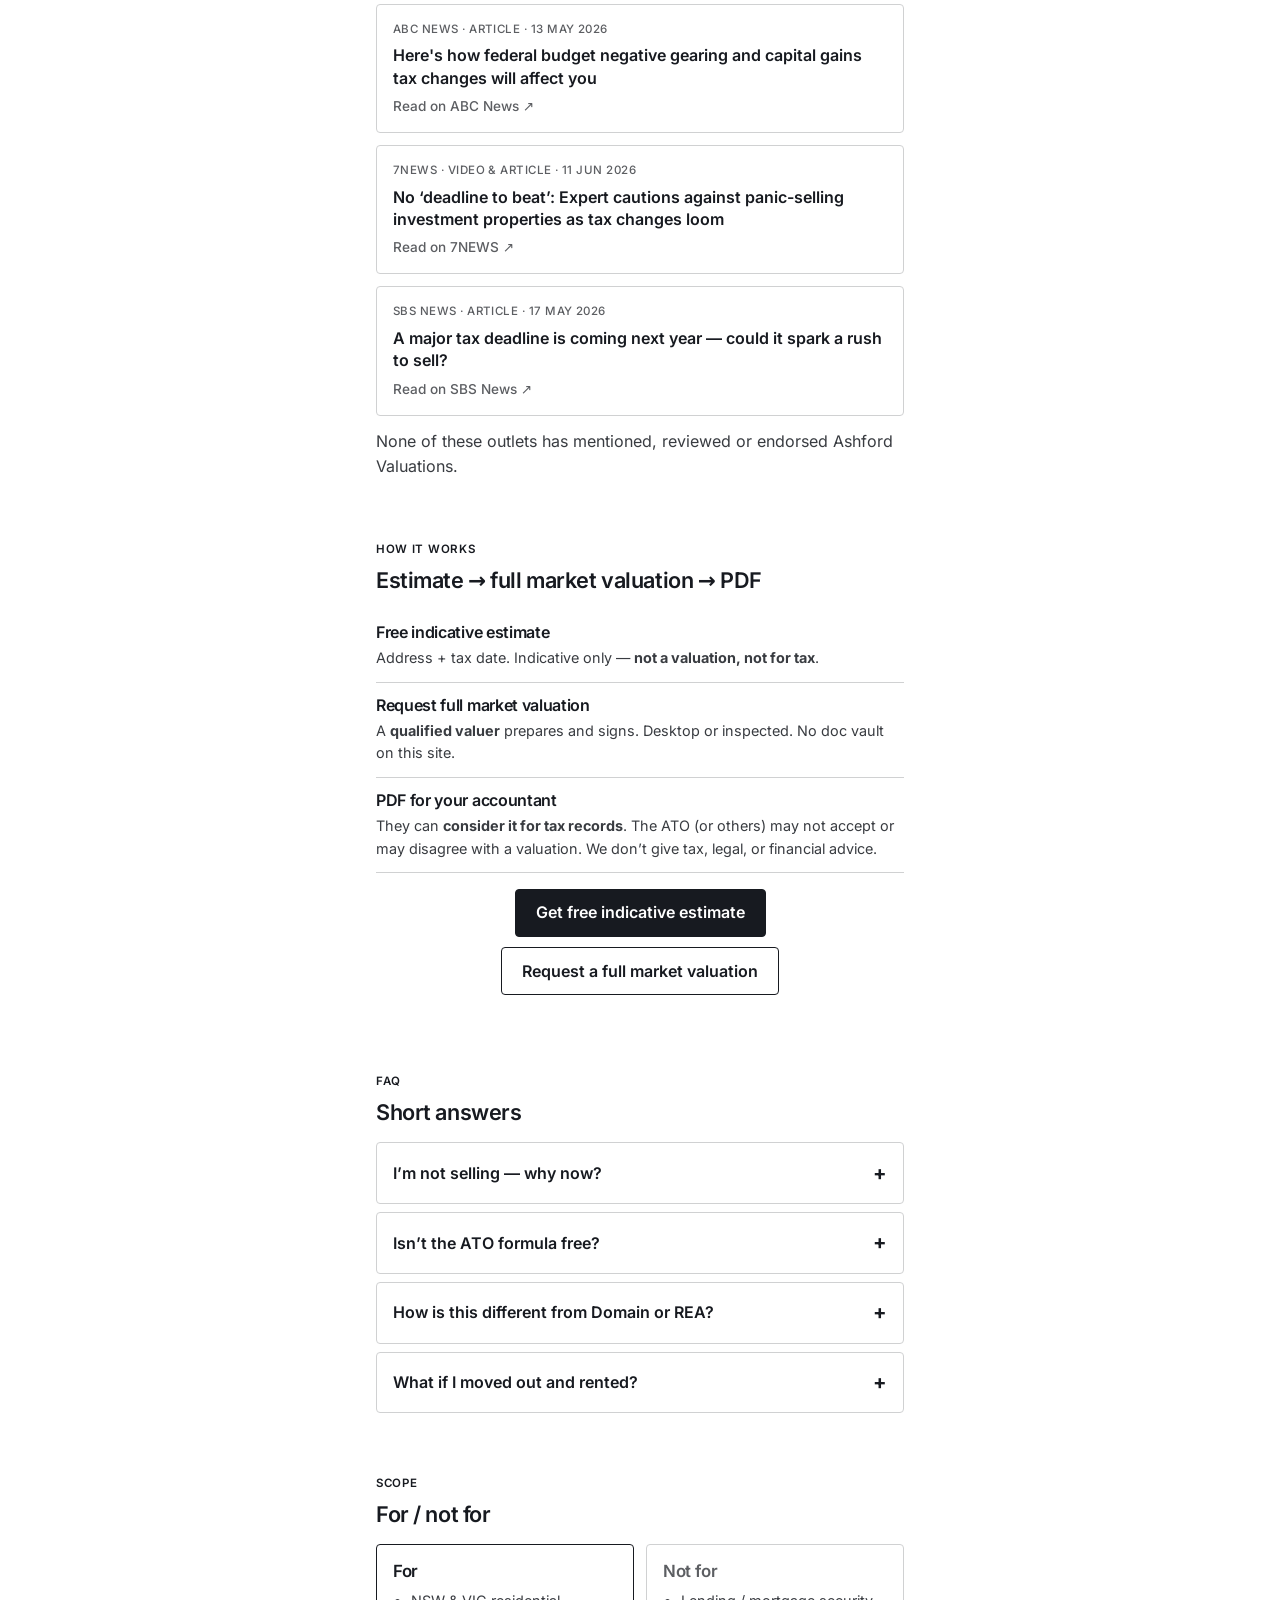
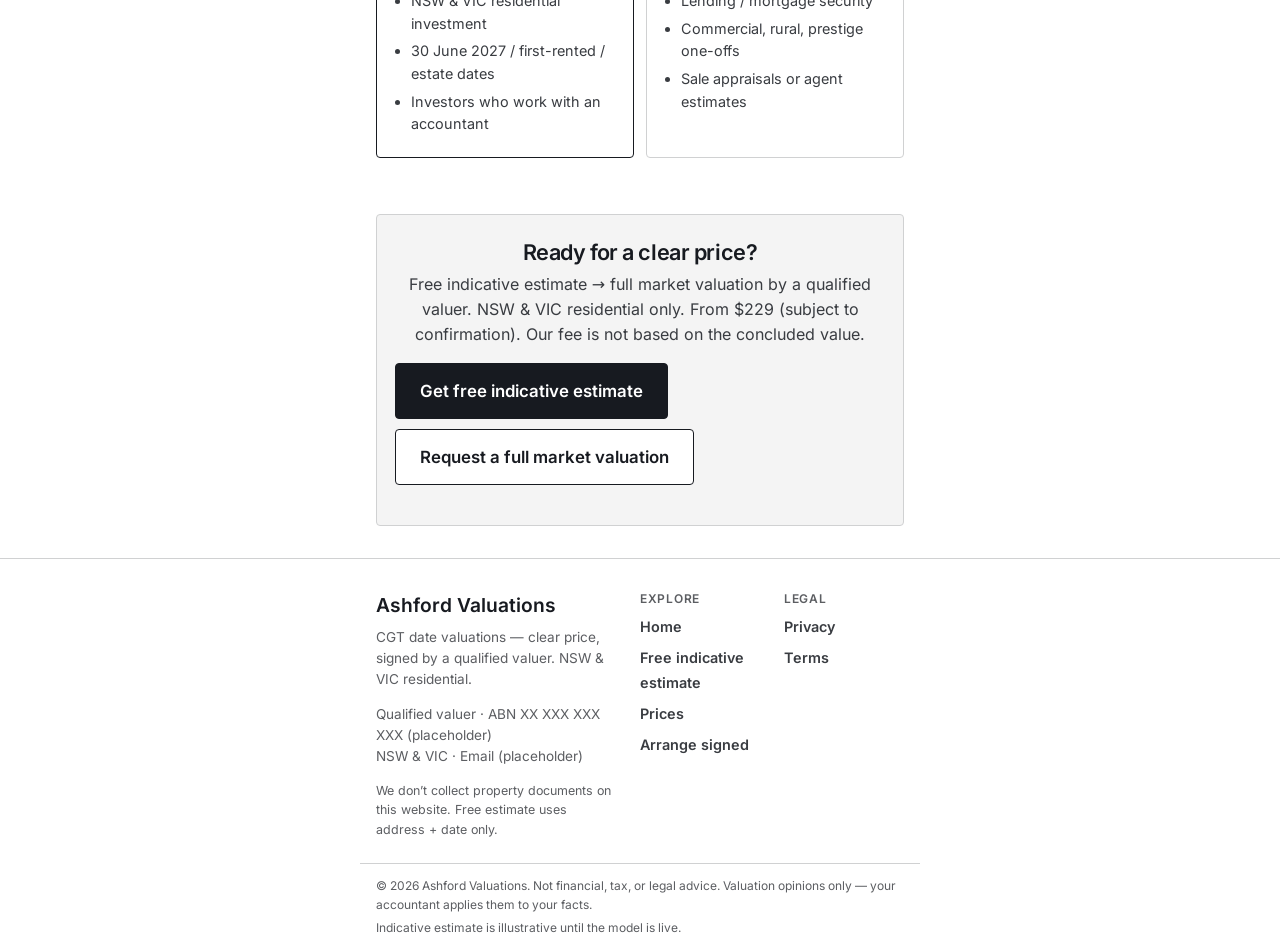
==== commit b186b18a: "design6g: legal dollar-example edits, self-hosted Inter, news section moved up, SBS replaces Guardia" ====
--- a/how-it-works.html
+++ b/how-it-works.html
@@ -6,7 +6,7 @@
   <title>Redirecting… — Ashford Valuations</title>
   <meta http-equiv="refresh" content="0; url=why.html">
   <link rel="canonical" href="why.html">
-  <link rel="stylesheet" href="styles.css?v=design6f">
+  <link rel="stylesheet" href="styles.css?v=design6g">
   <script>location.replace("why.html" + location.search);</script>
 </head>
 <body>
--- a/styles.css
+++ b/styles.css
@@ -1,7 +1,15 @@
 /* Lock the Date — design4 Tesla clean-order + valuation graphics (preview, not Joe-approved)
    White page · black CTAs · address-only · photo band · no teal / no Call
    Product locks: address-only hero, as-at 1 July 2027, from $229 — copy unchanged */
-@import url("https://fonts.googleapis.com/css2?family=Inter:wght@400;500;600;700&display=swap");
+/* Inter (self-hosted, SIL OFL 1.1 — see fonts/OFL.txt). Latin subset, variable wght 400–700 (covers 400/500/600/700 used). */
+@font-face {
+  font-family: "Inter";
+  font-style: normal;
+  font-weight: 400 700;
+  font-display: swap;
+  src: url("fonts/inter-latin-wght-normal.woff2?v=design6g") format("woff2");
+  unicode-range: U+0000-00FF, U+0131, U+0152-0153, U+02BB-02BC, U+02C6, U+02DA, U+02DC, U+0304, U+0308, U+0329, U+2000-206F, U+20AC, U+2122, U+2191, U+2193, U+2212, U+2215, U+FEFF, U+FFFD;
+}
 
 :root {
   --bg: #FFFFFF;
@@ -1069,10 +1077,6 @@
   text-decoration: underline;
 }
 
-#in-the-news {
-  scroll-margin-top: 64px;
-}
-
 /* Home: small teaser linking to why.html#in-the-news */
 .news-teaser {
   border-top: 1px solid var(--border);
@@ -1172,12 +1176,6 @@
   font-weight: 600;
 }
 
-.td-note {
-  font-size: 0.75rem;
-  font-weight: 500;
-  color: var(--muted);
-}
-
 .example-saving {
   font-size: 1.05rem;
   color: var(--text);
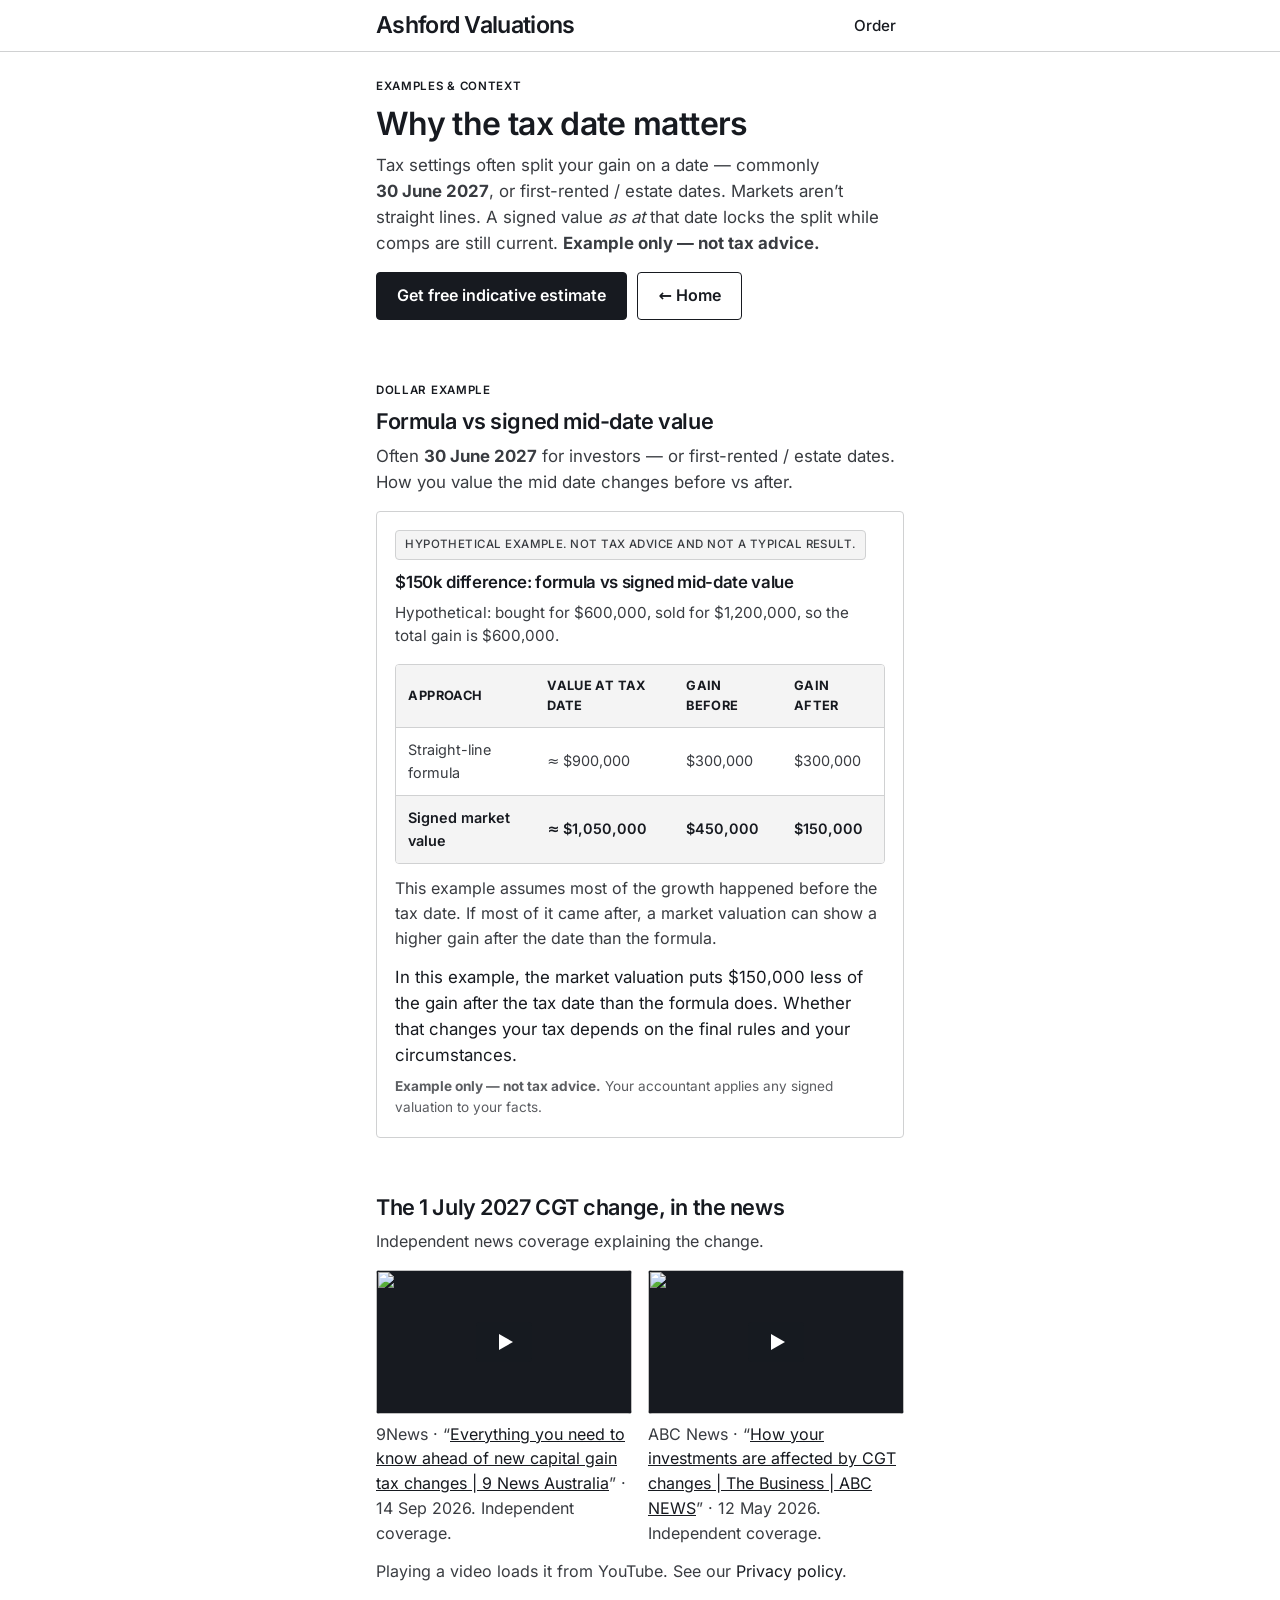
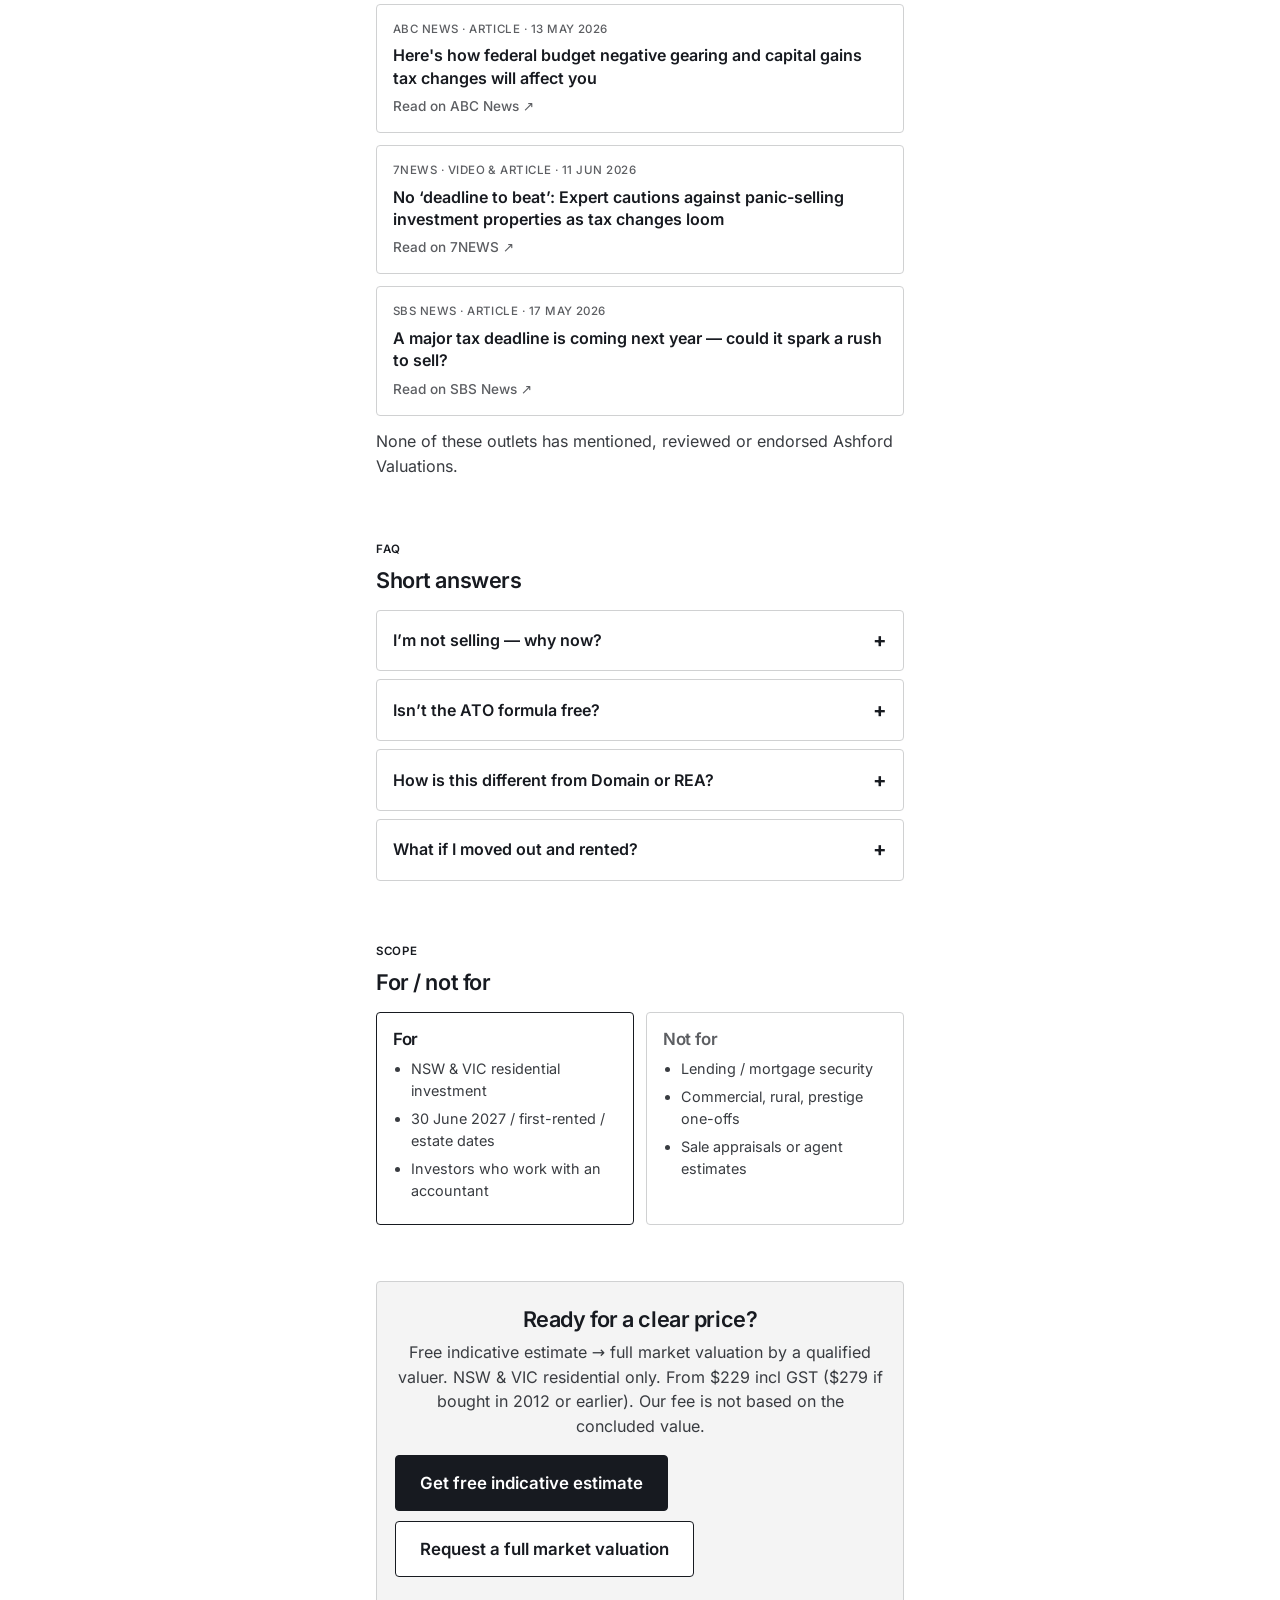
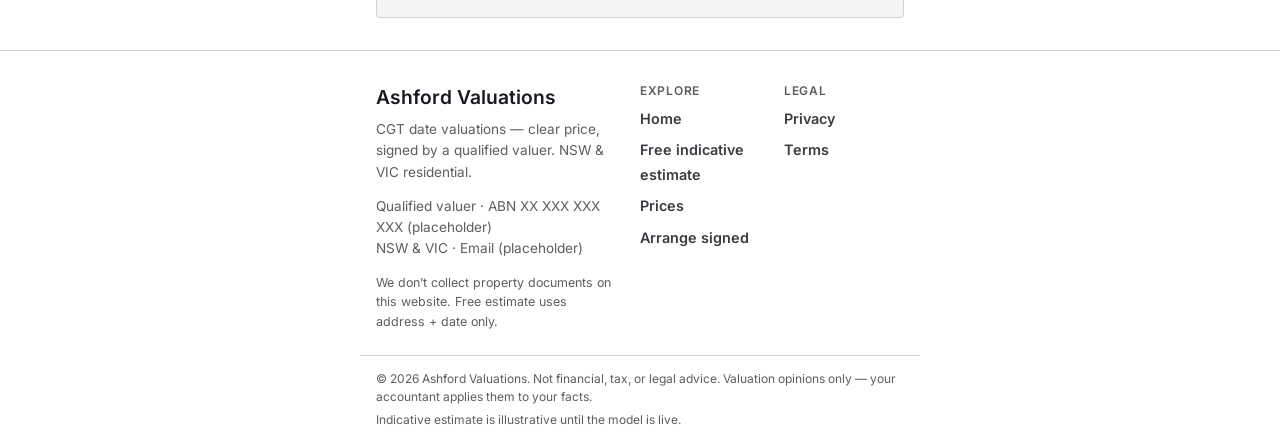
==== commit 21343f56: "design6h: two products on home, start.html fixed-price quote, how-it-works removed - home: remove st" ====
--- a/how-it-works.html
+++ b/how-it-works.html
@@ -6,7 +6,7 @@
   <title>Redirecting… — Ashford Valuations</title>
   <meta http-equiv="refresh" content="0; url=why.html">
   <link rel="canonical" href="why.html">
-  <link rel="stylesheet" href="styles.css?v=design6g">
+  <link rel="stylesheet" href="styles.css?v=design6h">
   <script>location.replace("why.html" + location.search);</script>
 </head>
 <body>
--- a/styles.css
+++ b/styles.css
@@ -7,7 +7,7 @@
   font-style: normal;
   font-weight: 400 700;
   font-display: swap;
-  src: url("fonts/inter-latin-wght-normal.woff2?v=design6g") format("woff2");
+  src: url("fonts/inter-latin-wght-normal.woff2?v=design6h") format("woff2");
   unicode-range: U+0000-00FF, U+0131, U+0152-0153, U+02BB-02BC, U+02C6, U+02DA, U+02DC, U+0304, U+0308, U+0329, U+2000-206F, U+20AC, U+2122, U+2191, U+2193, U+2212, U+2215, U+FEFF, U+FFFD;
 }
 
@@ -1106,6 +1106,20 @@
   text-decoration: underline;
 }
 
+/* start.html: on-page fixed-price quote (design6h) */
+.quote-result {
+  margin-top: 0.5rem;
+}
+
+.quote-message {
+  font-weight: 600;
+  color: var(--text);
+}
+
+.quote-result .btn {
+  margin-top: 0.35rem;
+}
+
 /* —— Example / compare table —— */
 .example-block {
   background: var(--bg-elevated);
@@ -1591,3 +1605,4 @@
 
 /* design6d in-the-news links replace stories */
 /* design6f click-to-play YouTube facades + richer article cards */
+/* design6h two products on home, start.html fixed-price quote, how-it-works removed */
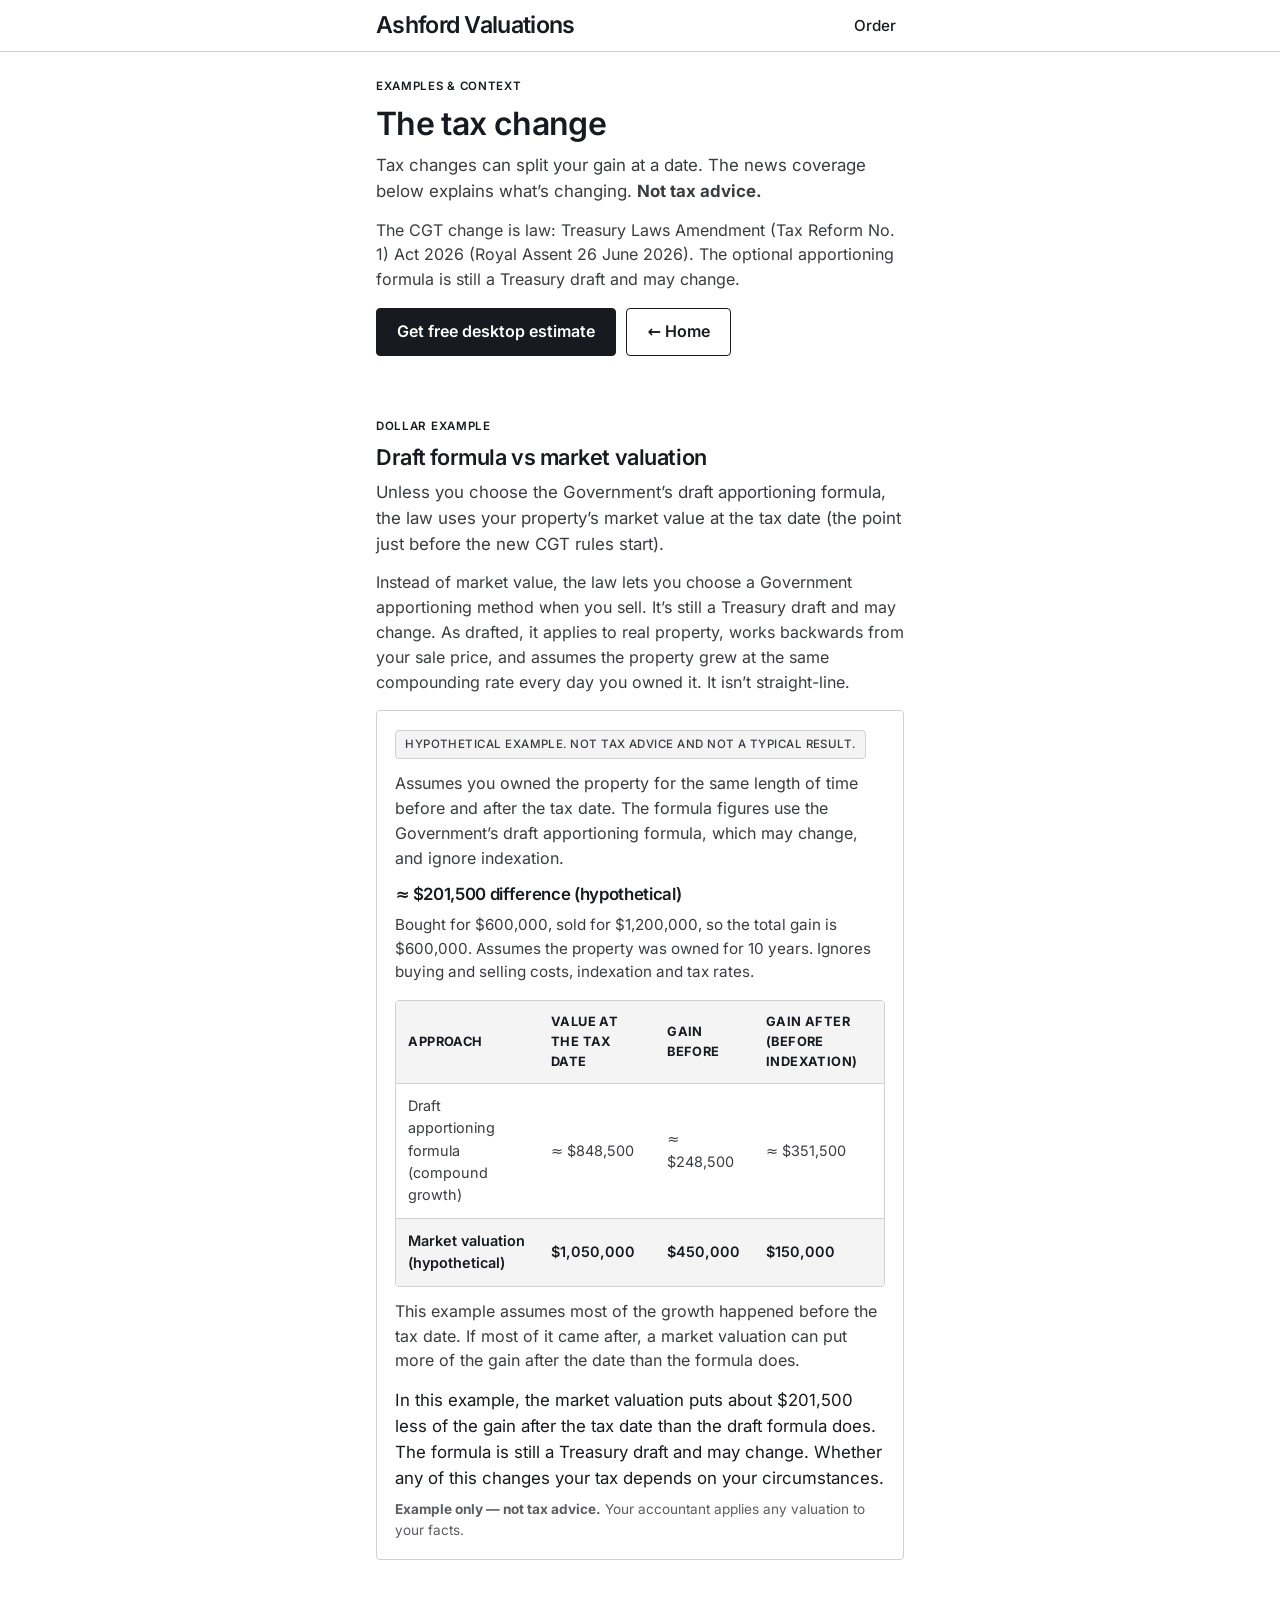
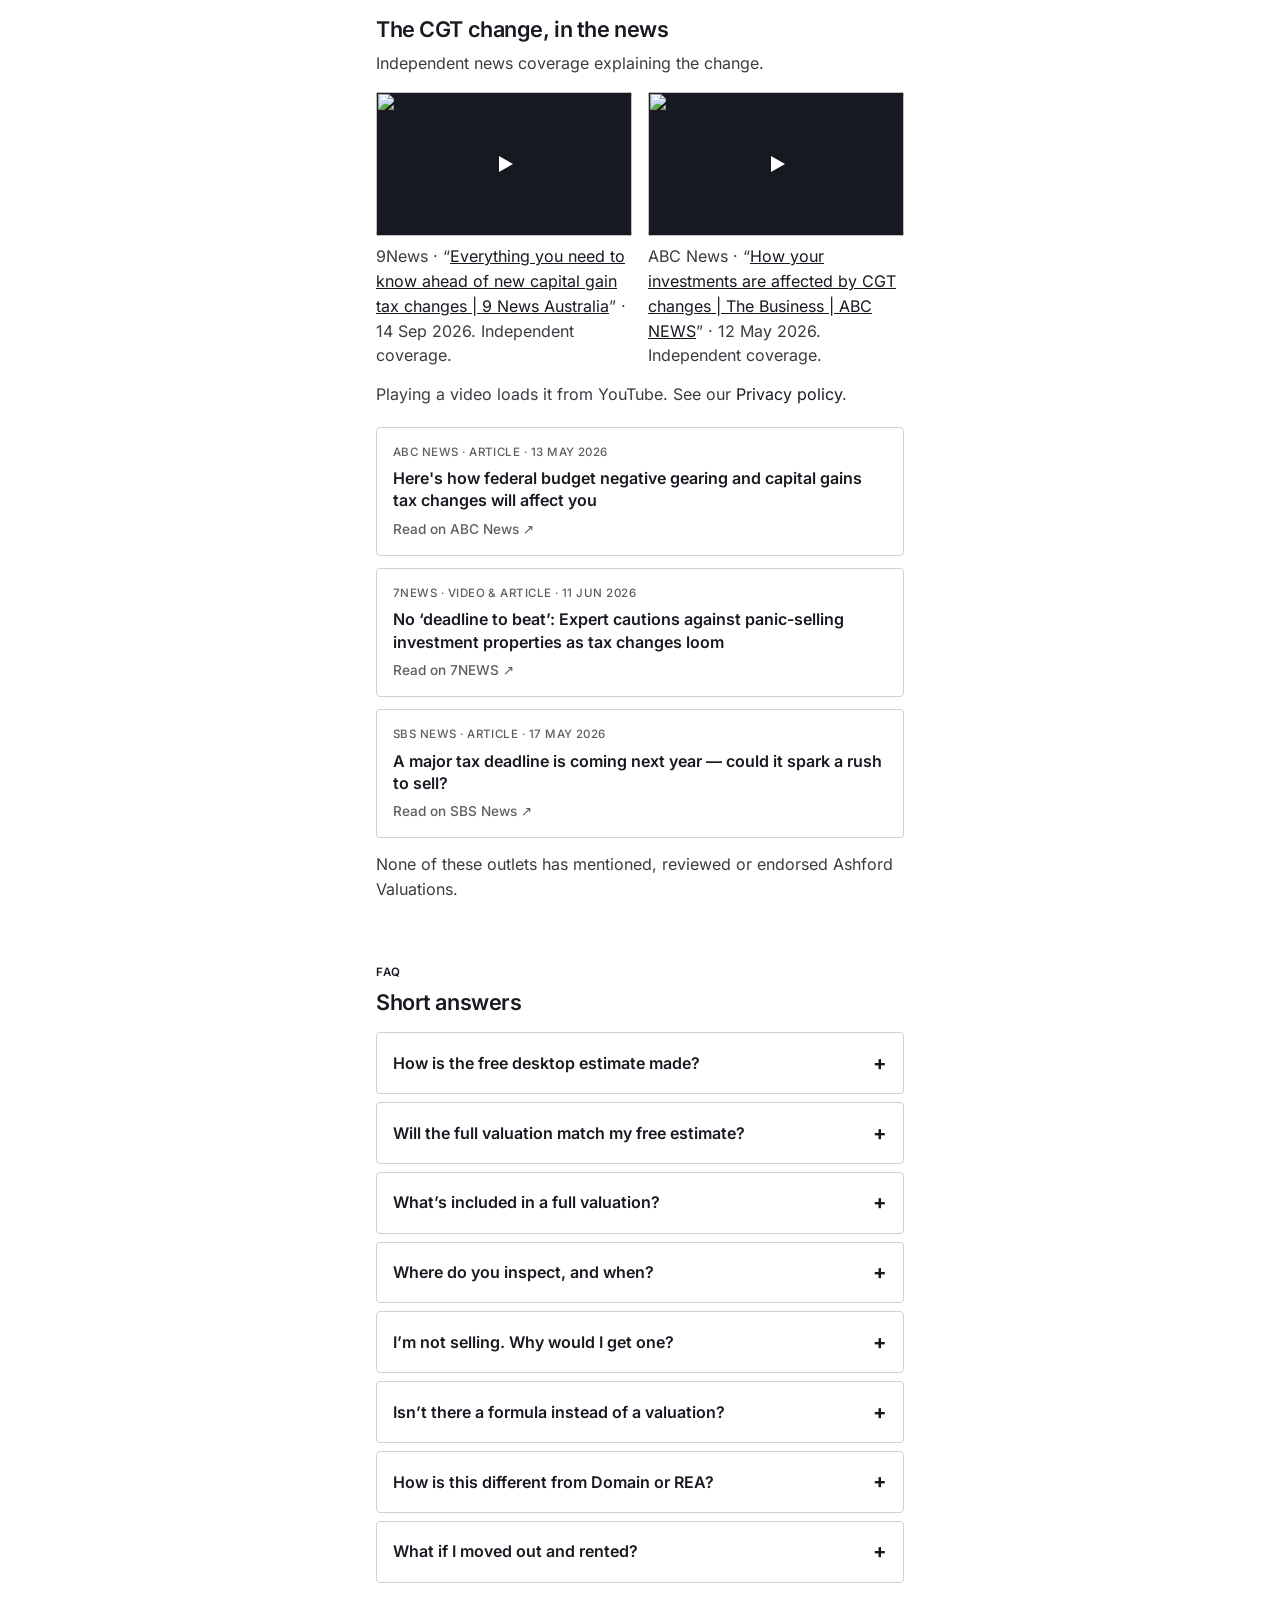
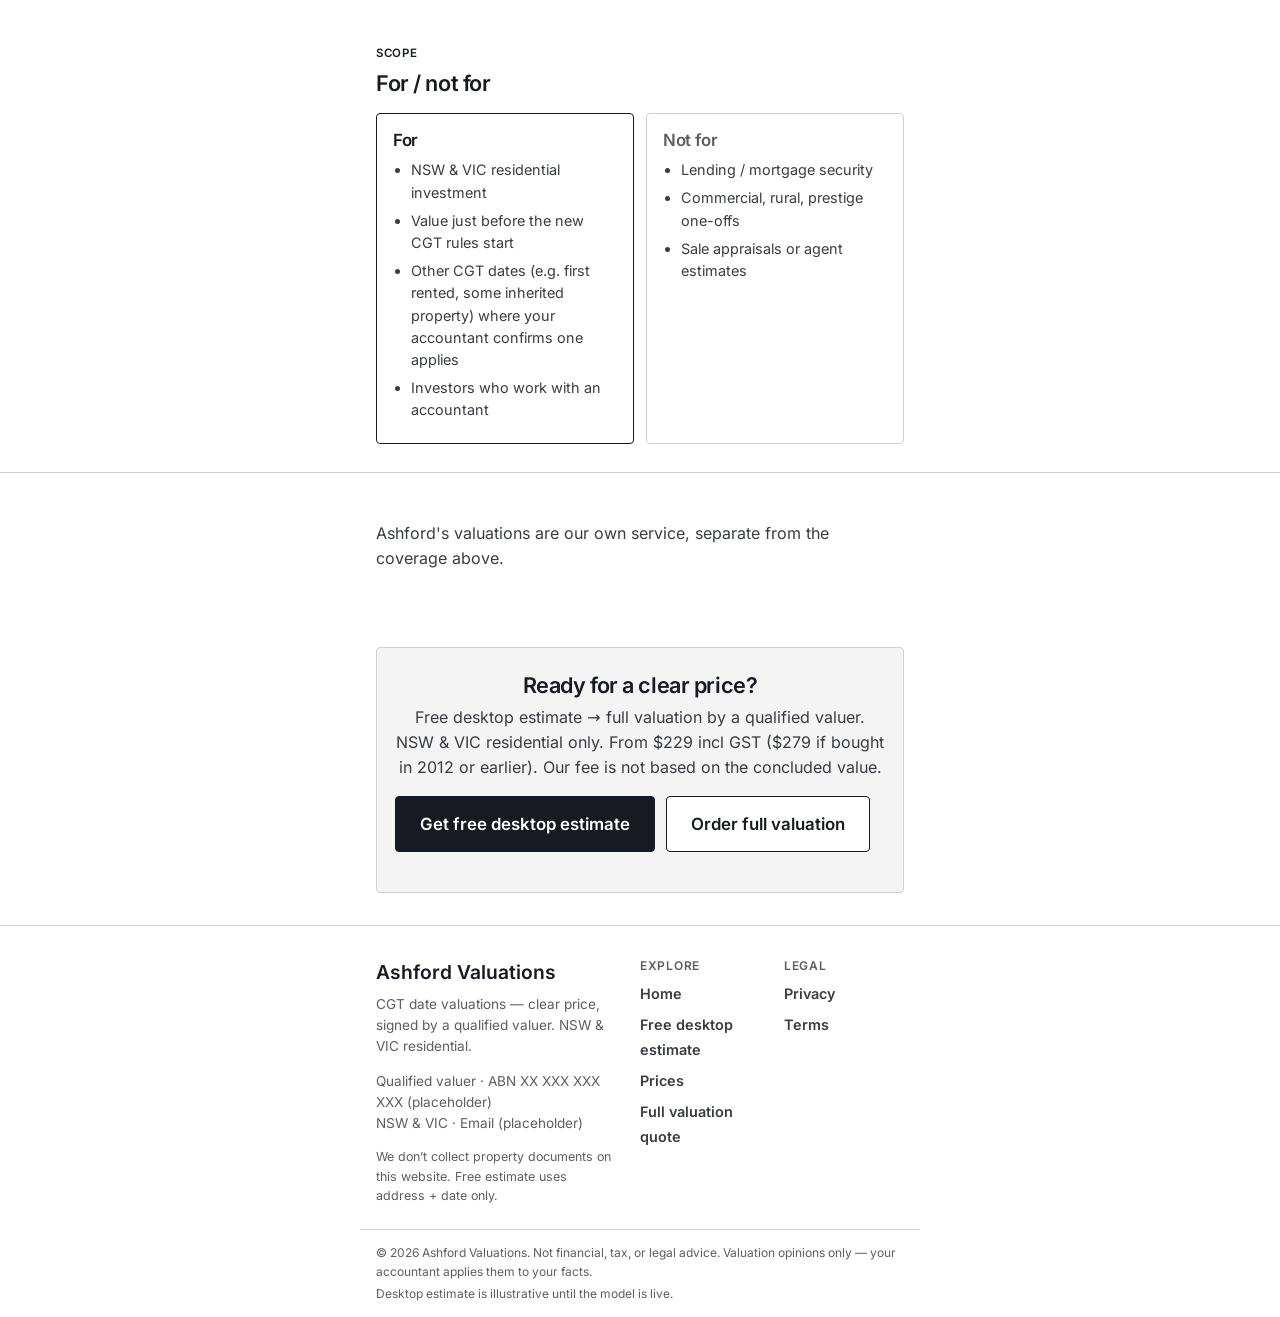
==== commit 3f5d8a3a: "design6i: remove 1 July/30 June dates from marketing copy; draft-formula wording and rebuilt dollar " ====
--- a/how-it-works.html
+++ b/how-it-works.html
@@ -6,7 +6,7 @@
   <title>Redirecting… — Ashford Valuations</title>
   <meta http-equiv="refresh" content="0; url=why.html">
   <link rel="canonical" href="why.html">
-  <link rel="stylesheet" href="styles.css?v=design6h">
+  <link rel="stylesheet" href="styles.css?v=design6i">
   <script>location.replace("why.html" + location.search);</script>
 </head>
 <body>
--- a/styles.css
+++ b/styles.css
@@ -7,7 +7,7 @@
   font-style: normal;
   font-weight: 400 700;
   font-display: swap;
-  src: url("fonts/inter-latin-wght-normal.woff2?v=design6h") format("woff2");
+  src: url("fonts/inter-latin-wght-normal.woff2?v=design6i") format("woff2");
   unicode-range: U+0000-00FF, U+0131, U+0152-0153, U+02BB-02BC, U+02C6, U+02DA, U+02DC, U+0304, U+0308, U+0329, U+2000-206F, U+20AC, U+2122, U+2191, U+2193, U+2212, U+2215, U+FEFF, U+FFFD;
 }
 
@@ -788,110 +788,6 @@
   border-top: 1px solid var(--border);
 }
 
-.enquire-block {
-  background: var(--bg-elevated);
-  border: 1px solid var(--border);
-  border-radius: var(--radius-lg);
-  box-shadow: none;
-  padding: 1.15rem;
-  margin: 1.25rem 0;
-}
-
-.enquire-block h3 {
-  margin-bottom: 0.35rem;
-}
-
-.enquire-panel {
-  margin-top: 1rem;
-}
-
-.enquire-heading {
-  margin-bottom: 0.35rem;
-}
-
-.enquire-intro {
-  margin-bottom: 1rem;
-}
-
-/* —— Steps —— */
-.steps,
-.steps-3,
-ol.steps {
-  list-style: none;
-  padding: 0;
-  margin: 0;
-  display: grid;
-  gap: 0;
-}
-
-@media (min-width: 720px) {
-  .steps-3 {
-    grid-template-columns: 1fr;
-    gap: 0;
-  }
-}
-
-.step {
-  background: transparent;
-  border: 0;
-  border-bottom: 1px solid var(--border);
-  border-radius: 0;
-  box-shadow: none;
-  padding: 0.75rem 0;
-}
-
-.section-alt .step {
-  background: transparent;
-}
-
-@media (min-width: 720px) {
-  .steps-3 .step {
-    border-bottom: 1px solid var(--border);
-    border-right: 0;
-    padding: 0.75rem 0;
-  }
-  .steps-3 .step:last-child {
-    border-bottom: 1px solid var(--border);
-  }
-}
-
-.home-steps {
-  border-top: 1px solid var(--border);
-  margin-top: 0.25rem;
-  padding-top: 0.25rem;
-}
-
-.step-num {
-  display: inline-flex;
-  align-items: center;
-  justify-content: center;
-  width: 28px;
-  height: 28px;
-  border-radius: 50%;
-  background: var(--accent-soft);
-  color: var(--accent);
-  font-size: 0.85rem;
-  font-weight: 600;
-  margin-bottom: 0.5rem;
-}
-
-.step h3 {
-  font-size: 1rem;
-  margin-bottom: 0.35rem;
-}
-
-.step p {
-  font-size: 0.9rem;
-  margin: 0;
-}
-
-.home-steps .step h3 {
-  font-size: 0.9rem;
-  line-height: 1.35;
-  font-weight: 600;
-  margin: 0;
-}
-
 .hero-micro,
 .post-result-line,
 .term-02 {
@@ -1078,13 +974,15 @@
 }
 
 /* Home: small teaser linking to why.html#in-the-news */
-.news-teaser {
+.news-teaser,
+.bridge-section {
   border-top: 1px solid var(--border);
   padding: 32px 0;
 }
 
 @media (min-width: 720px) {
-  .news-teaser { padding: 48px 0; }
+  .news-teaser,
+  .bridge-section { padding: 48px 0; }
 }
 
 .news-teaser p {
@@ -1107,6 +1005,11 @@
 }
 
 /* start.html: on-page fixed-price quote (design6h) */
+.quote-order-note {
+  margin-top: 0.75rem;
+  margin-bottom: 0;
+}
+
 .quote-result {
   margin-top: 0.5rem;
 }
@@ -1118,6 +1021,14 @@
 
 .quote-result .btn {
   margin-top: 0.35rem;
+}
+
+/* Obvious copy placeholders (not final copy) */
+.copy-placeholder {
+  background: #FFF1A8;
+  color: var(--text);
+  padding: 0 0.2em;
+  border-radius: 2px;
 }
 
 /* —— Example / compare table —— */
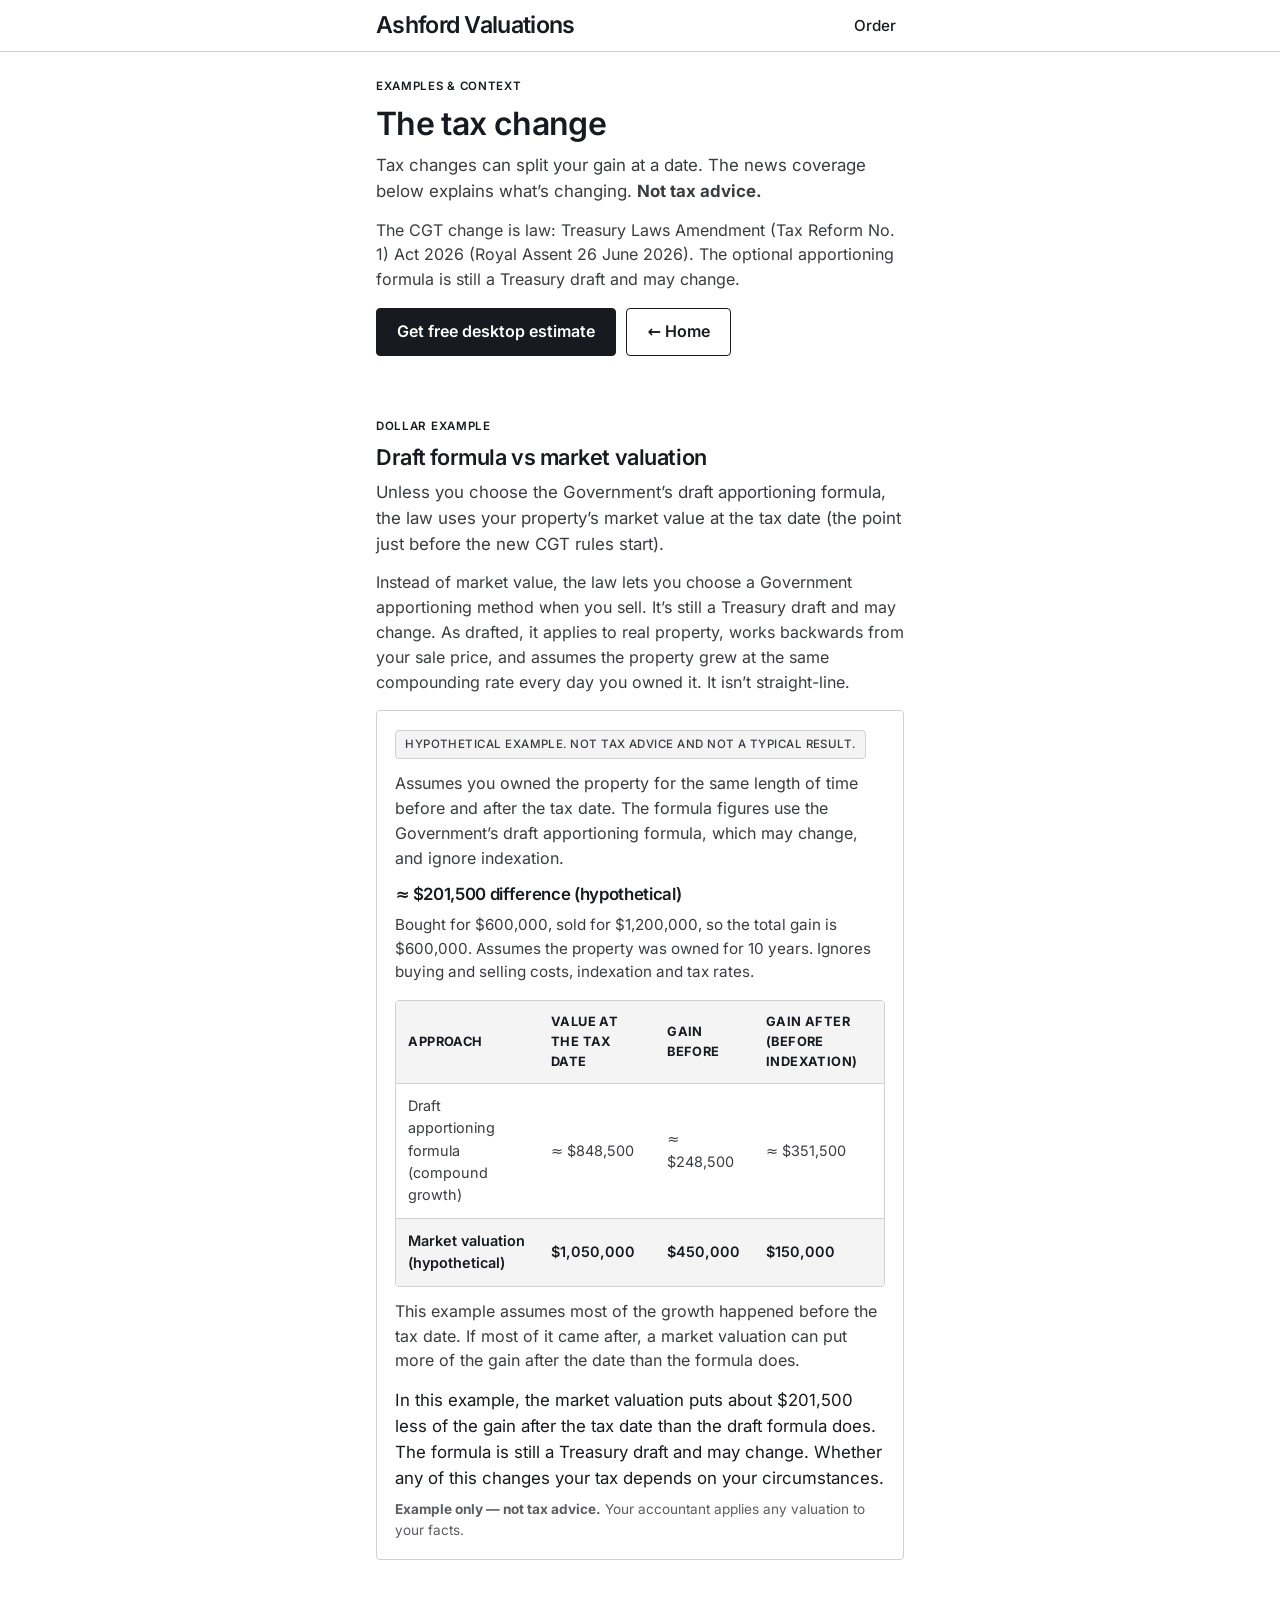
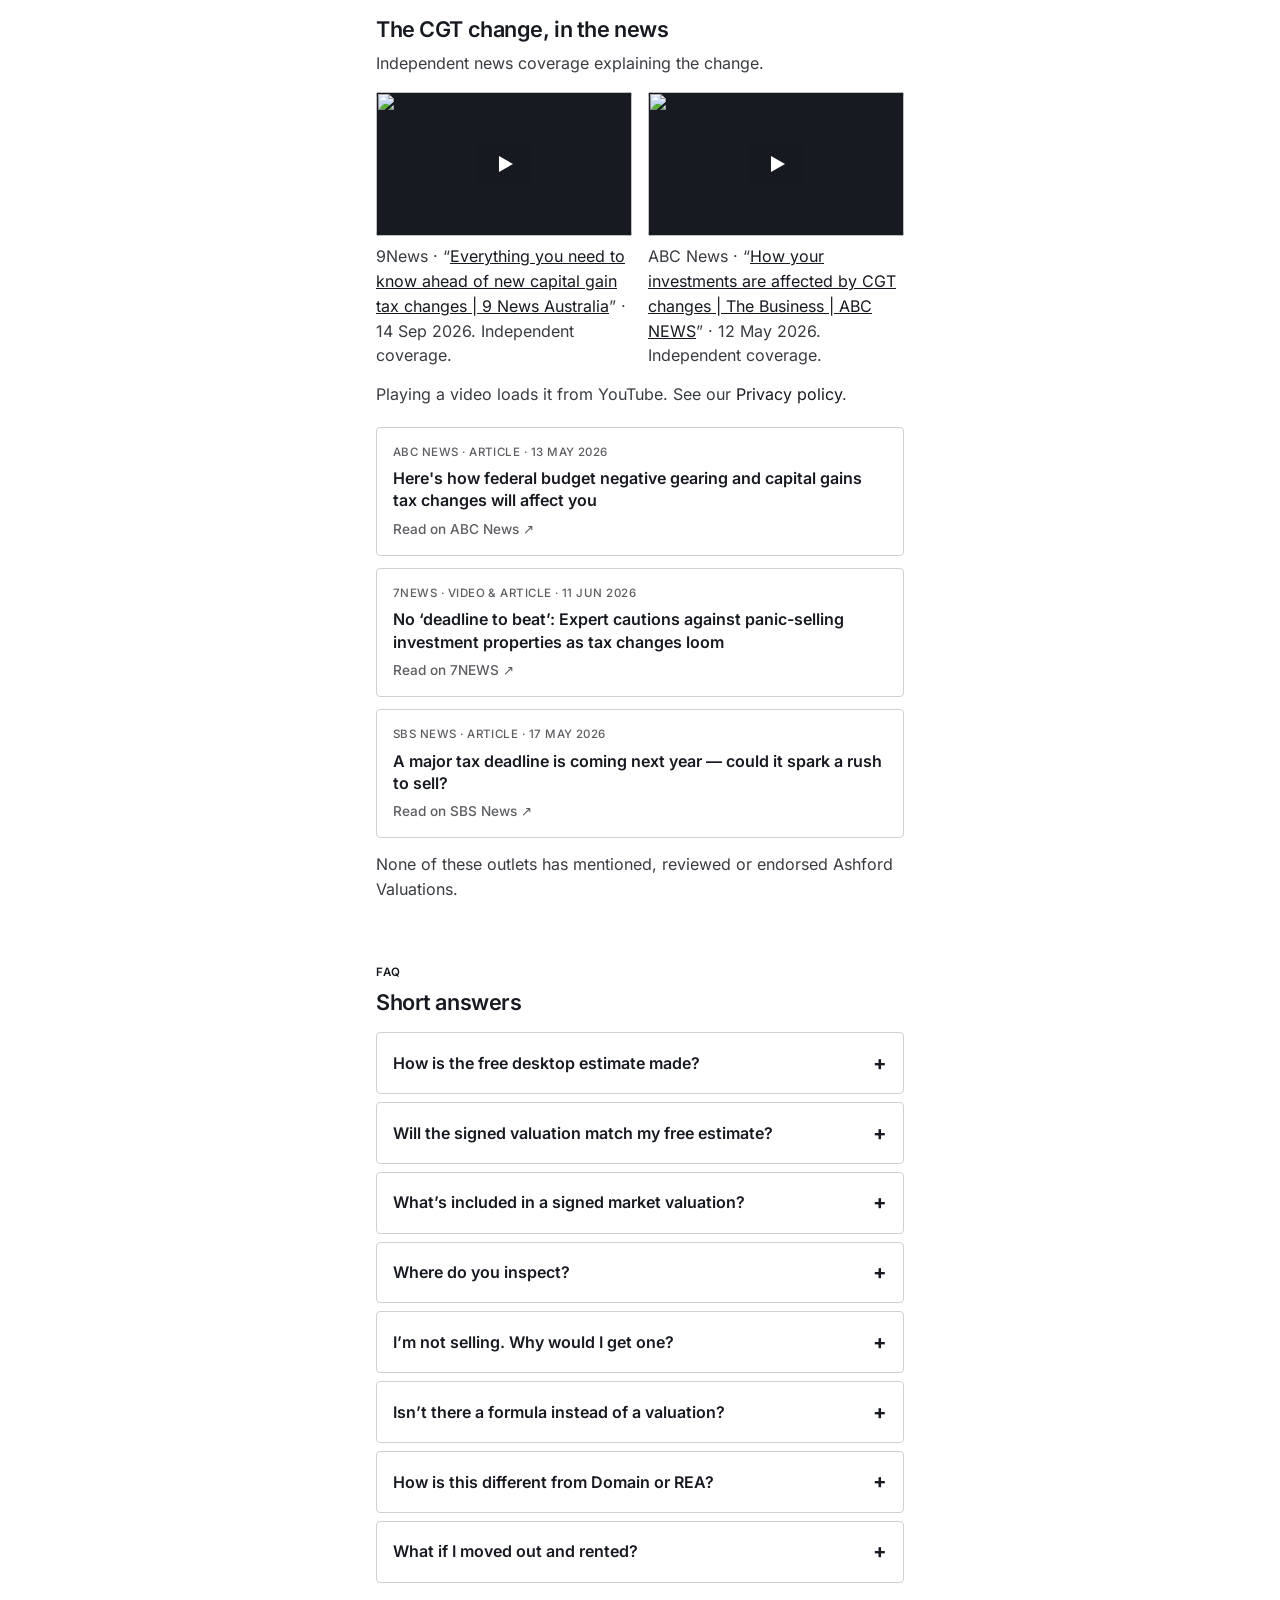
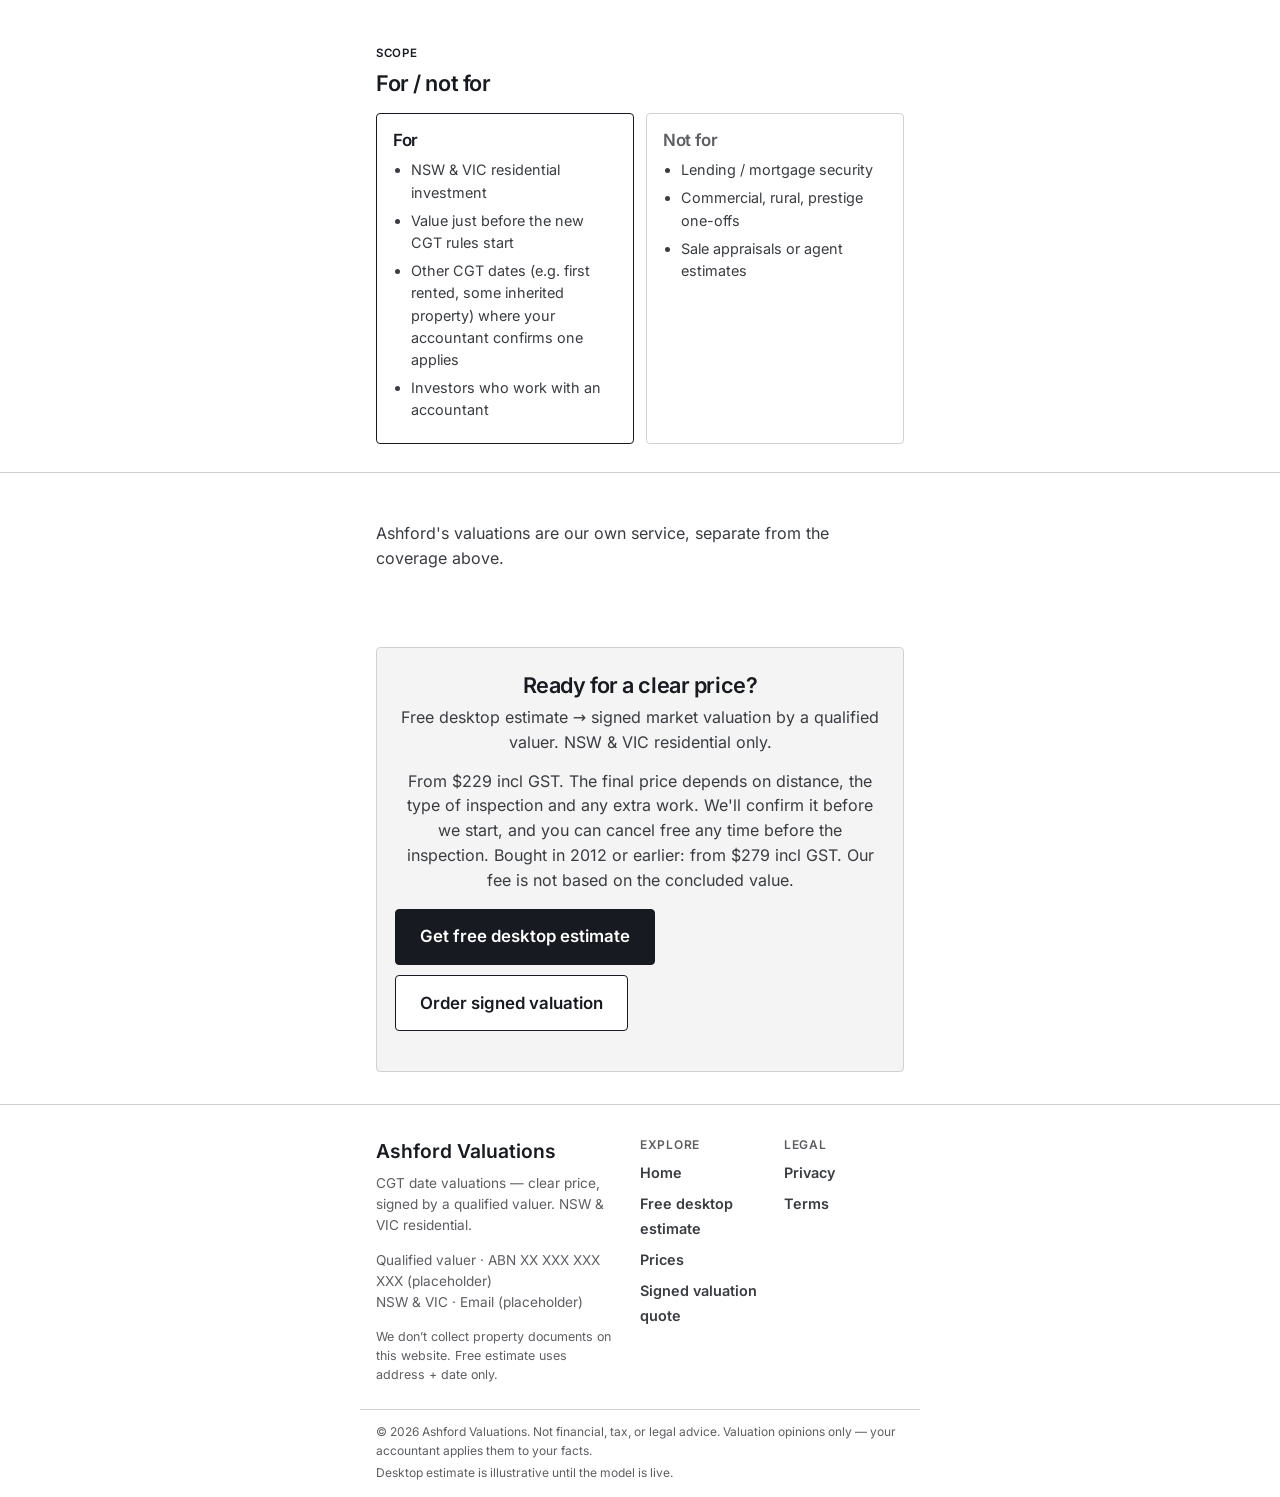
==== commit 745d994d: "design6k: 'Signed market valuation' (inspects every property), 'from' pricing line next to every pri" ====
--- a/how-it-works.html
+++ b/how-it-works.html
@@ -6,7 +6,7 @@
   <title>Redirecting… — Ashford Valuations</title>
   <meta http-equiv="refresh" content="0; url=why.html">
   <link rel="canonical" href="why.html">
-  <link rel="stylesheet" href="styles.css?v=design6i">
+  <link rel="stylesheet" href="styles.css?v=design6k">
   <script>location.replace("why.html" + location.search);</script>
 </head>
 <body>
--- a/styles.css
+++ b/styles.css
@@ -1,13 +1,13 @@
 /* Lock the Date — design4 Tesla clean-order + valuation graphics (preview, not Joe-approved)
    White page · black CTAs · address-only · photo band · no teal / no Call
-   Product locks: address-only hero, as-at 1 July 2027, from $229 — copy unchanged */
+   Product locks: address-only hero, from $229 — copy unchanged */
 /* Inter (self-hosted, SIL OFL 1.1 — see fonts/OFL.txt). Latin subset, variable wght 400–700 (covers 400/500/600/700 used). */
 @font-face {
   font-family: "Inter";
   font-style: normal;
   font-weight: 400 700;
   font-display: swap;
-  src: url("fonts/inter-latin-wght-normal.woff2?v=design6i") format("woff2");
+  src: url("fonts/inter-latin-wght-normal.woff2?v=design6k") format("woff2");
   unicode-range: U+0000-00FF, U+0131, U+0152-0153, U+02BB-02BC, U+02C6, U+02DA, U+02DC, U+0304, U+0308, U+0329, U+2000-206F, U+20AC, U+2122, U+2191, U+2193, U+2212, U+2215, U+FEFF, U+FFFD;
 }
 
@@ -1023,6 +1023,46 @@
   margin-top: 0.35rem;
 }
 
+/* start.html: valuation-date choice (design6j, order-step preview) */
+.date-choice {
+  border: 0;
+  padding: 0;
+  margin: 1.25rem 0 0;
+  min-width: 0;
+}
+
+.date-choice legend {
+  padding: 0;
+  margin-bottom: 0.35rem;
+  font-weight: 600;
+  color: var(--text);
+}
+
+.date-option {
+  display: flex;
+  align-items: center;
+  gap: 0.6rem;
+  min-height: var(--tap);
+  border-top: 1px solid var(--border);
+  cursor: pointer;
+}
+
+.date-option input {
+  width: 1rem;
+  height: 1rem;
+  margin: 0;
+  flex: none;
+  accent-color: var(--text);
+}
+
+.date-choice-detail {
+  margin: 0 0 0.75rem 1.6rem;
+}
+
+.order-payment {
+  margin: 1rem 0 0.5rem;
+}
+
 /* Obvious copy placeholders (not final copy) */
 .copy-placeholder {
   background: #FFF1A8;
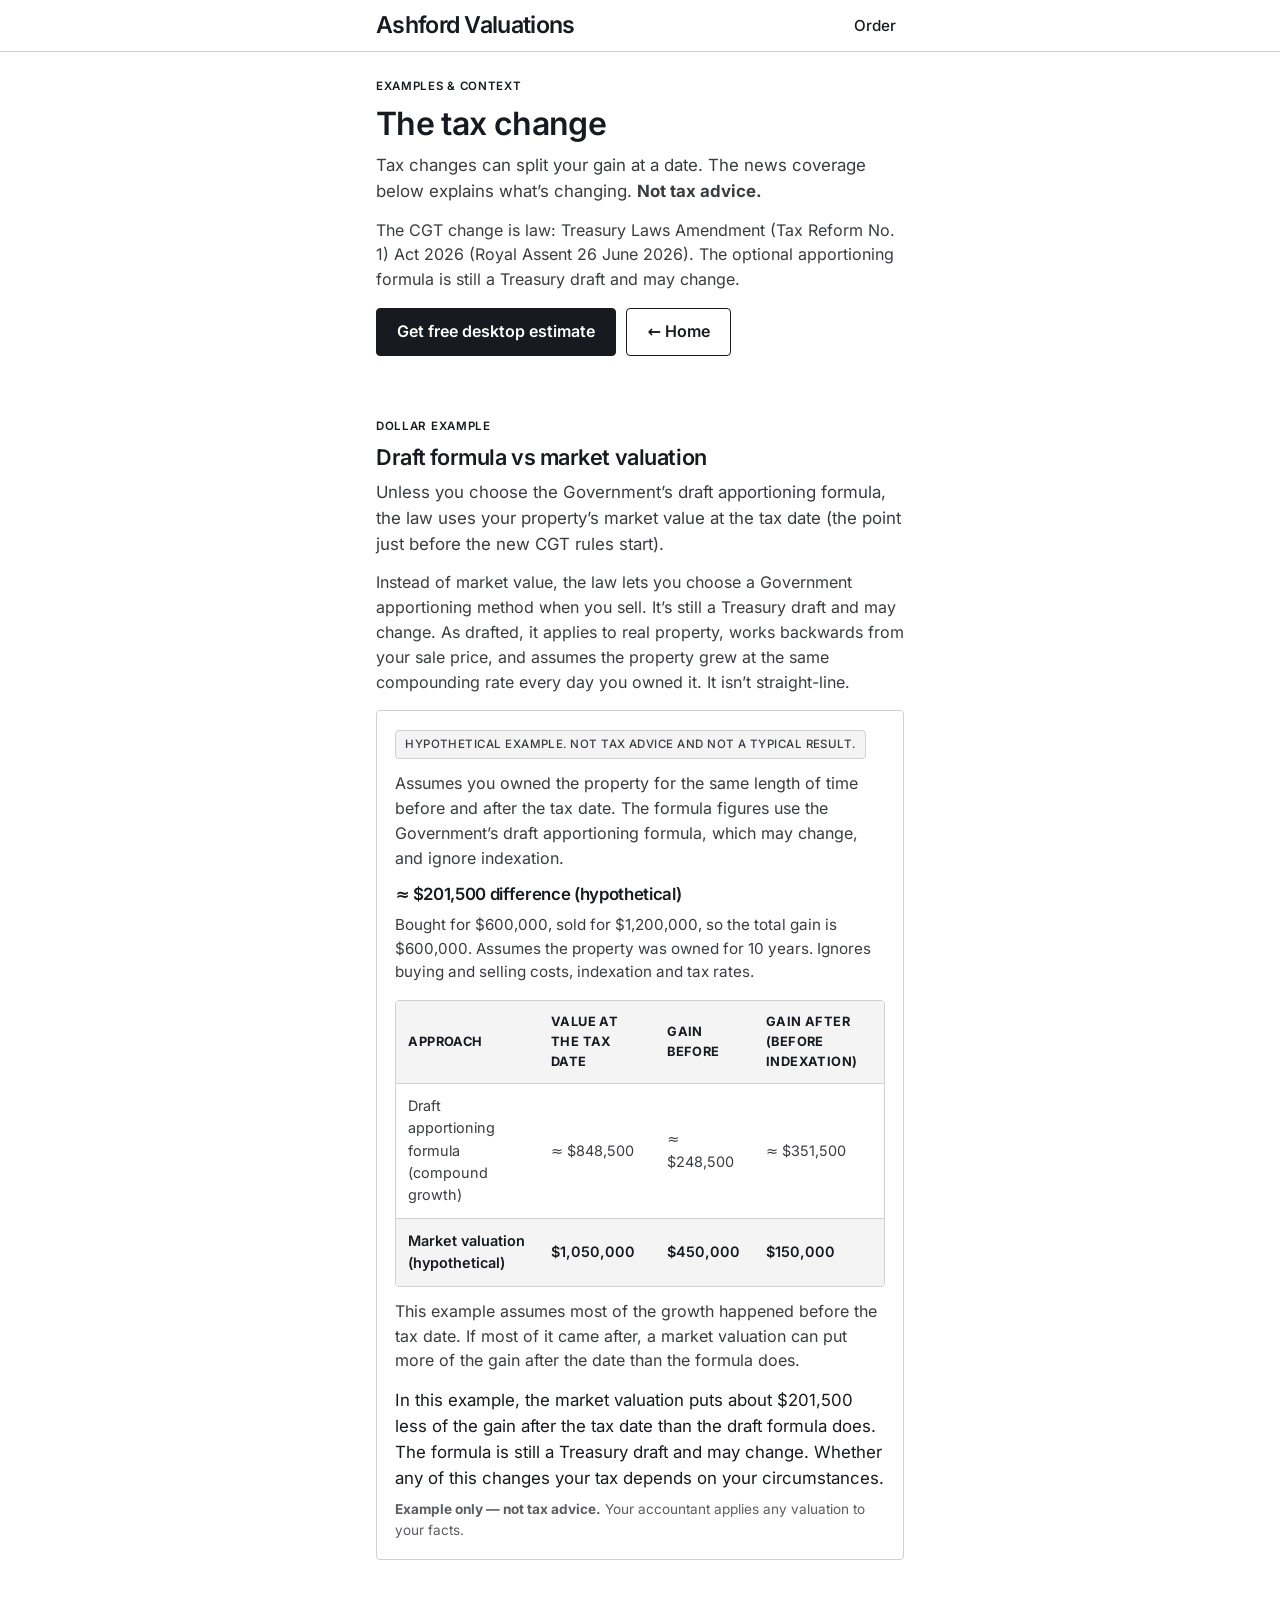
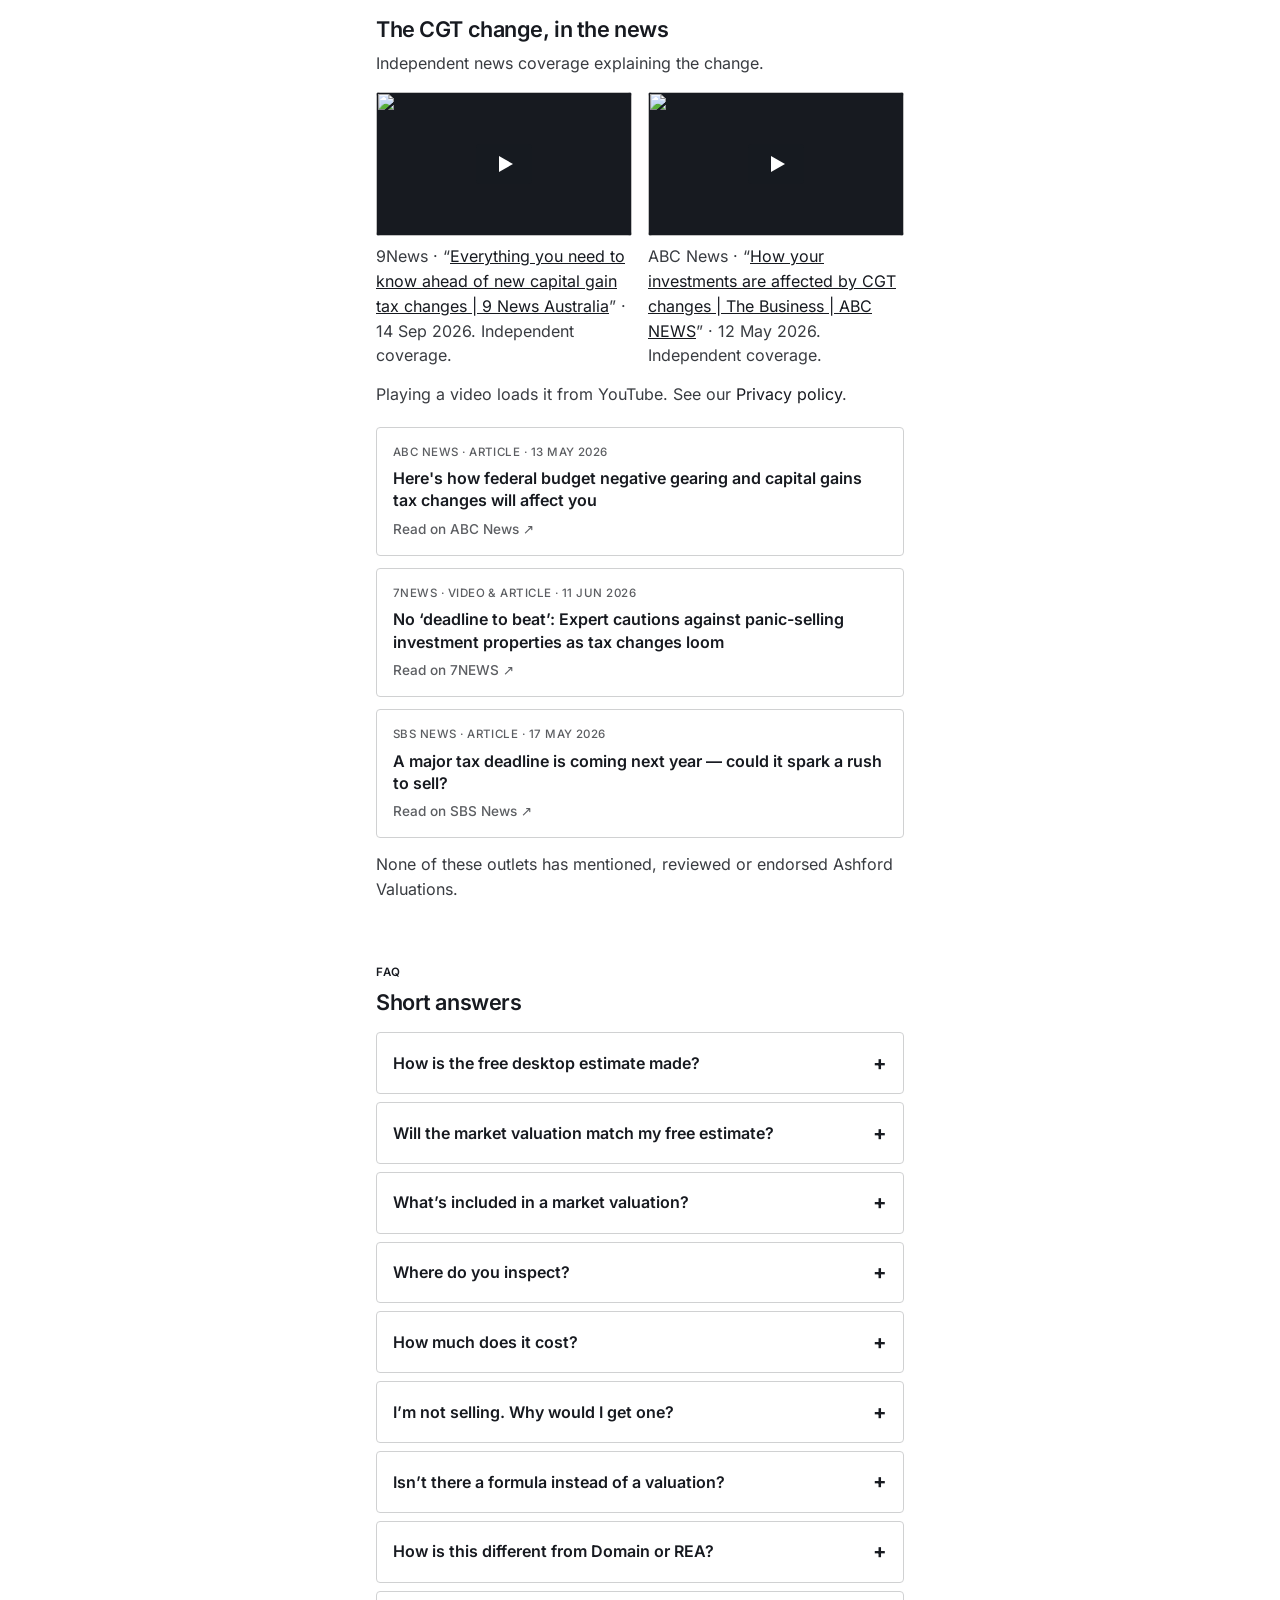
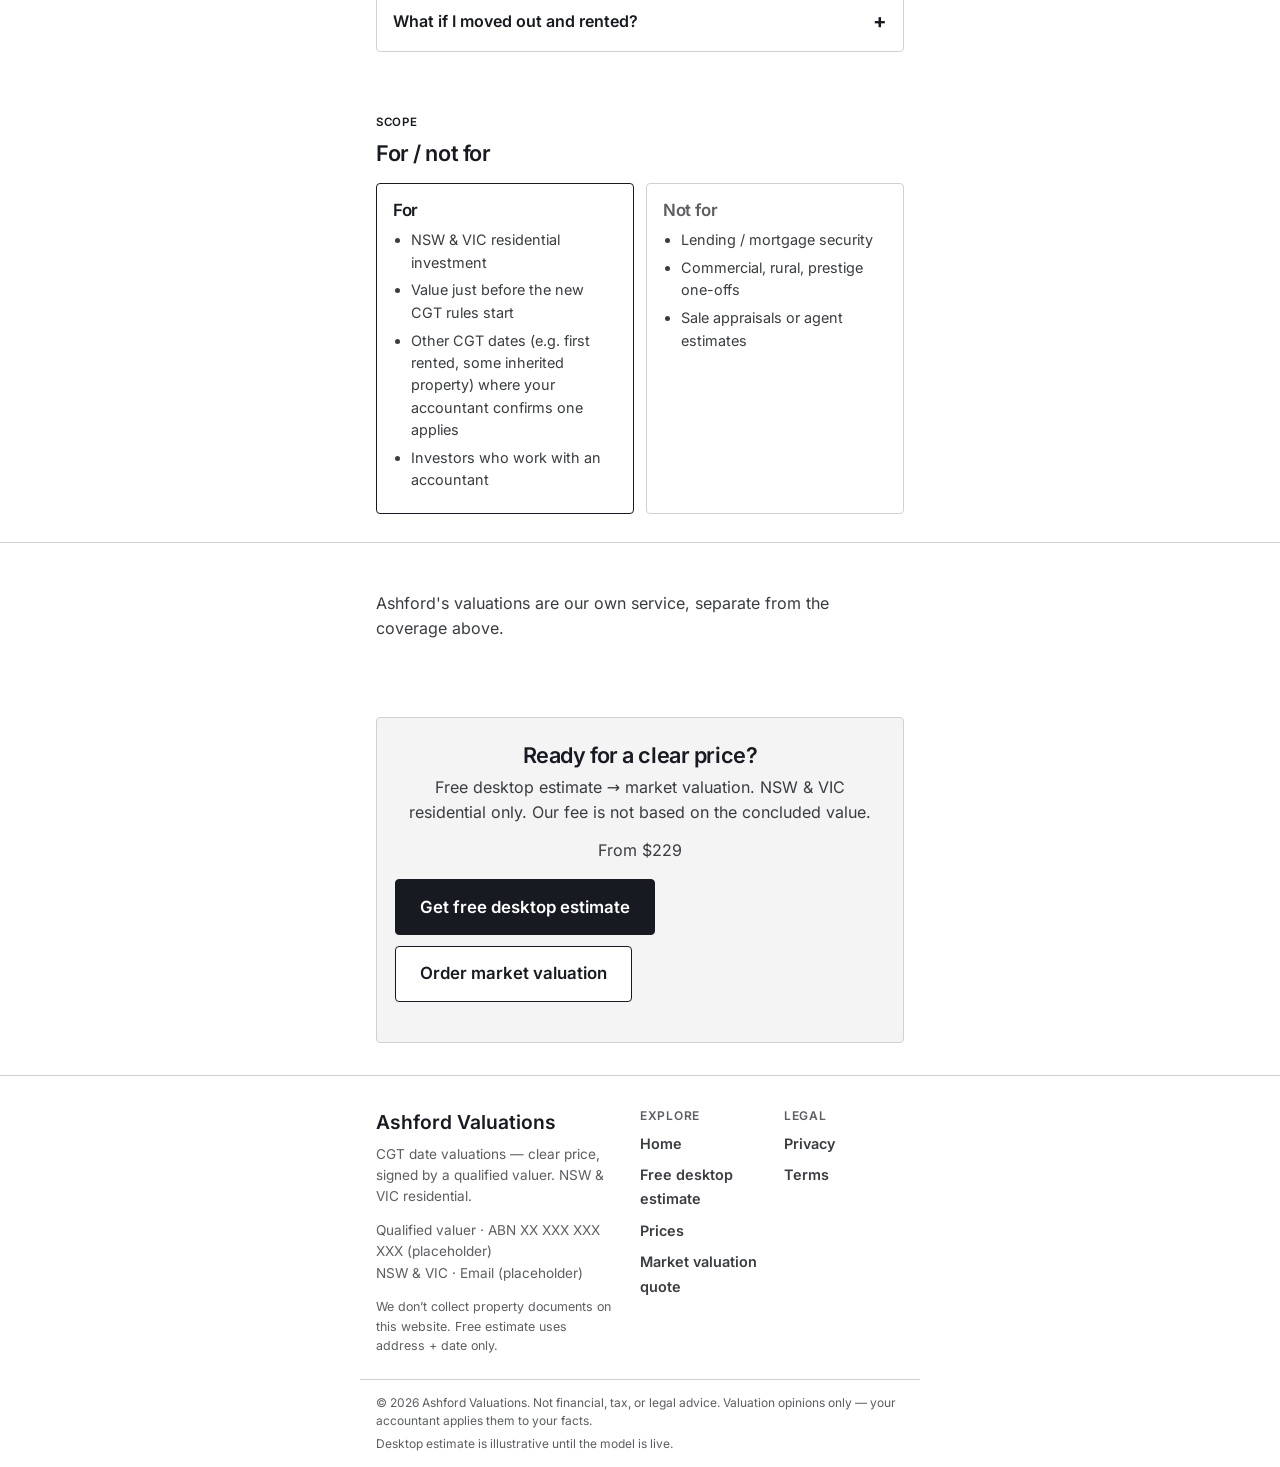
==== commit 8f7d1e16: "design6l: stripped-back home cards (Desktop estimate / Market valuation, Signed by an AVI valuer), r" ====
--- a/how-it-works.html
+++ b/how-it-works.html
@@ -6,7 +6,7 @@
   <title>Redirecting… — Ashford Valuations</title>
   <meta http-equiv="refresh" content="0; url=why.html">
   <link rel="canonical" href="why.html">
-  <link rel="stylesheet" href="styles.css?v=design6k">
+  <link rel="stylesheet" href="styles.css?v=design6l">
   <script>location.replace("why.html" + location.search);</script>
 </head>
 <body>
--- a/styles.css
+++ b/styles.css
@@ -7,7 +7,7 @@
   font-style: normal;
   font-weight: 400 700;
   font-display: swap;
-  src: url("fonts/inter-latin-wght-normal.woff2?v=design6k") format("woff2");
+  src: url("fonts/inter-latin-wght-normal.woff2?v=design6l") format("woff2");
   unicode-range: U+0000-00FF, U+0131, U+0152-0153, U+02BB-02BC, U+02C6, U+02DA, U+02DC, U+0304, U+0308, U+0329, U+2000-206F, U+20AC, U+2122, U+2191, U+2193, U+2212, U+2215, U+FEFF, U+FFFD;
 }
 
@@ -1004,7 +1004,7 @@
   text-decoration: underline;
 }
 
-/* start.html: on-page fixed-price quote (design6h) */
+/* start.html: on-page "from" price quote */
 .quote-order-note {
   margin-top: 0.75rem;
   margin-bottom: 0;
@@ -1023,7 +1023,7 @@
   margin-top: 0.35rem;
 }
 
-/* start.html: valuation-date choice (design6j, order-step preview) */
+/* start.html: valuation-date choice (order-step preview) */
 .date-choice {
   border: 0;
   padding: 0;
@@ -1550,10 +1550,10 @@
 
 /* design5 = ashford brand on tesla chrome */
 
-/* design6 full market valuation CTAs */
+/* signed valuation CTAs */
 
 /* design6b larger Ashford wordmark */
 
 /* design6d in-the-news links replace stories */
 /* design6f click-to-play YouTube facades + richer article cards */
-/* design6h two products on home, start.html fixed-price quote, how-it-works removed */
+/* design6h two products on home, start.html price quote, how-it-works removed */
